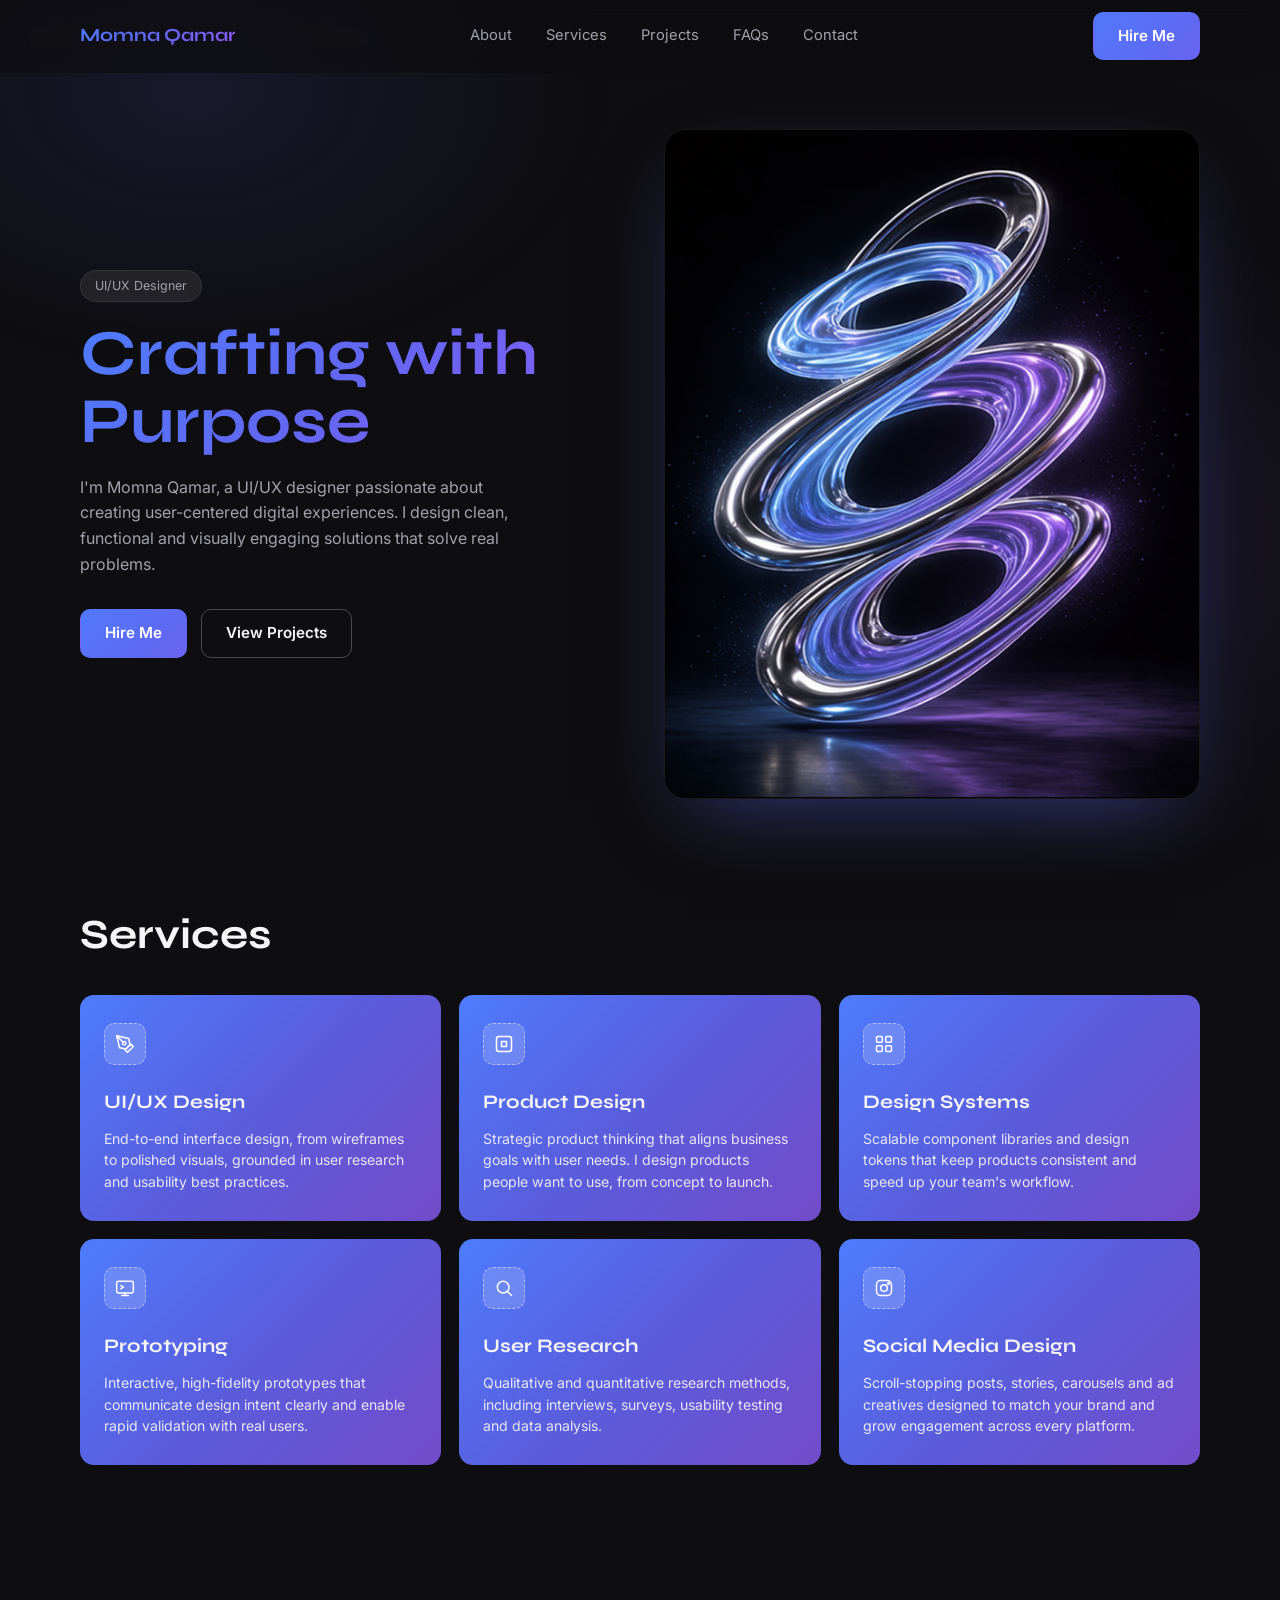
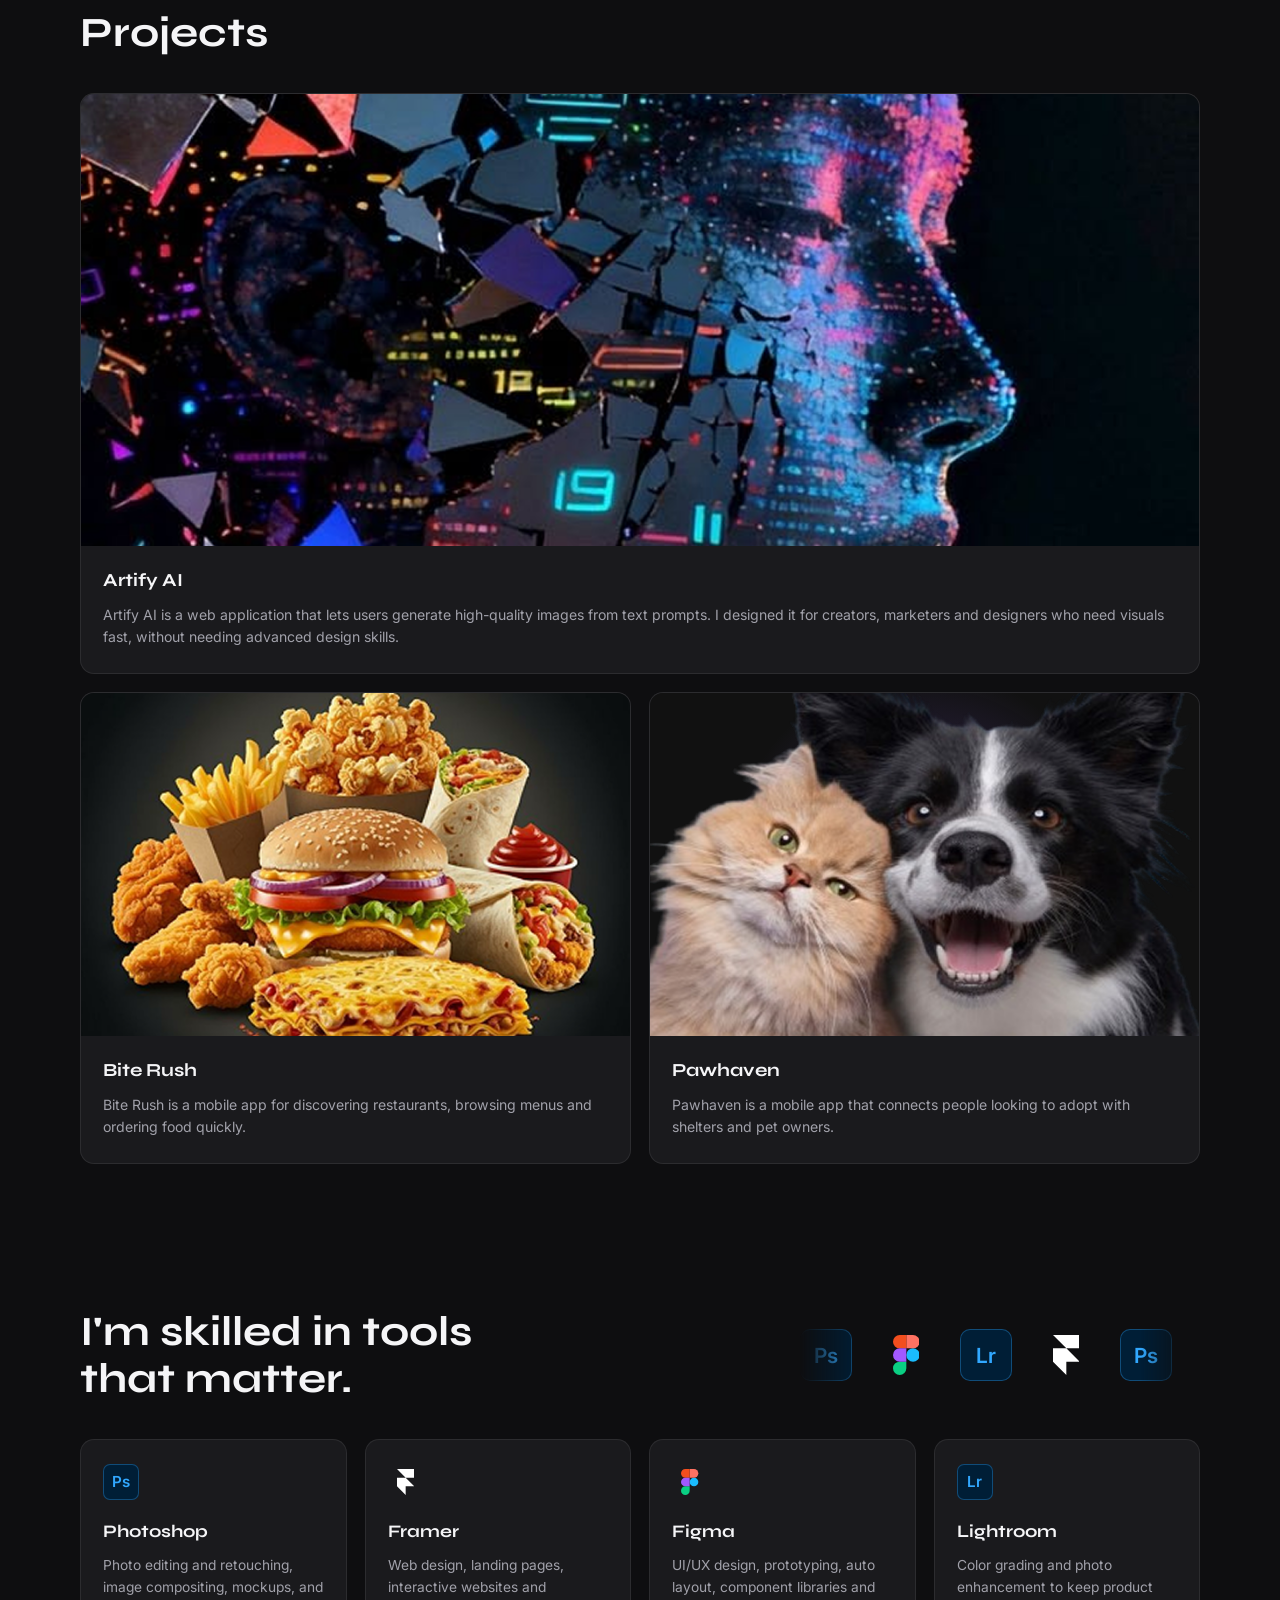
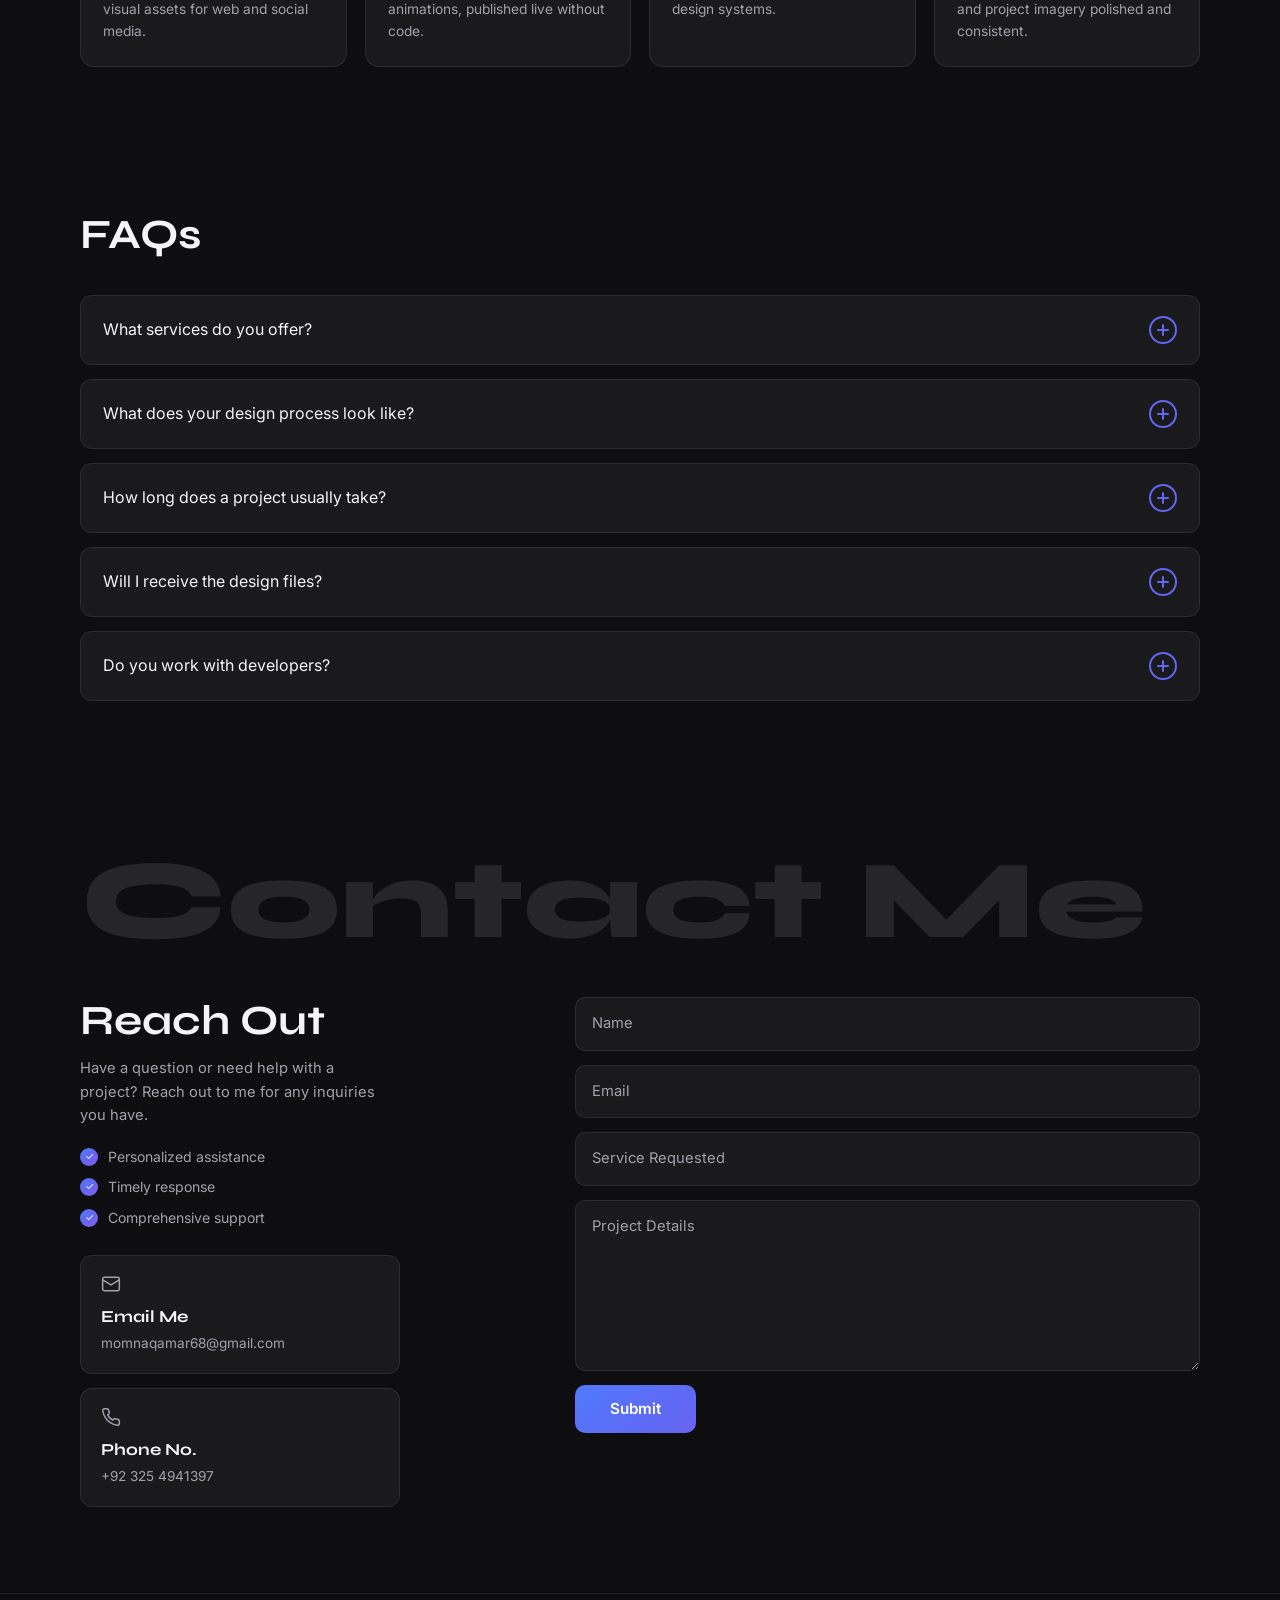
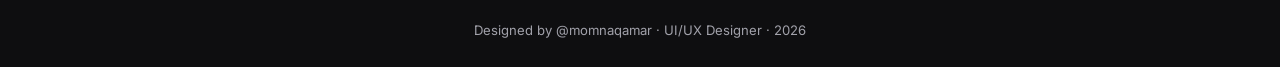
==== index.html @ 09ad4f68 "Add files via upload" ====
<!DOCTYPE html>
<html lang="en">
<head>
  <meta charset="UTF-8" />
  <meta name="viewport" content="width=device-width, initial-scale=1.0" />
  <title>Momna Qamar | UI/UX Designer</title>
  <meta name="description" content="Momna Qamar is a UI/UX designer creating user-centered web and mobile experiences, from AI tools to everyday apps." />
  <link rel="preconnect" href="https://fonts.googleapis.com" />
  <link rel="preconnect" href="https://fonts.gstatic.com" crossorigin />
  <link href="https://fonts.googleapis.com/css2?family=Syne:wght@600;700;800&family=Inter:wght@400;500;600&display=swap" rel="stylesheet" />
  <link rel="stylesheet" href="style.css" />
  <script>
    // If an image is missing, try other common file extensions before hiding it
    function tryNextImage(img) {
      var base = img.getAttribute("data-base");
      var exts = ["jpg", "png", "jpeg", "webp", "svg", "avif", "JPG", "PNG", "JPEG", "WEBP"];
      var i = parseInt(img.getAttribute("data-try") || "0", 10);
      if (i < exts.length) {
        img.setAttribute("data-try", i + 1);
        img.src = base + "." + exts[i];
      } else {
        img.style.display = "none";
      }
    }
  </script>
</head>
<body>
  <div class="bg-glow" aria-hidden="true"></div>

  <!-- ============ NAVBAR ============ -->
  <header class="nav" id="top">
    <div class="container nav__inner">
      <a href="#top" class="logo">Momna Qamar</a>

      <nav class="nav__links" id="navLinks" aria-label="Main navigation">
        <a href="#about">About</a>
        <a href="#services">Services</a>
        <a href="#projects">Projects</a>
        <a href="#faqs">FAQs</a>
        <a href="#contact">Contact</a>
        <a href="#contact" class="btn btn--primary nav__mobile-cta">Hire Me</a>
      </nav>

      <a href="#contact" class="btn btn--primary nav__cta">Hire Me</a>

      <button class="nav__toggle" id="navToggle" aria-label="Open menu" aria-expanded="false">
        <span></span><span></span><span></span>
      </button>
    </div>
  </header>

  <main>
    <!-- ============ HERO ============ -->
    <section class="hero container" id="about">
      <div class="hero__text reveal">
        <span class="pill">UI/UX Designer</span>
        <h1 class="hero__title gradient-text">Crafting with Purpose</h1>
        <p class="hero__desc">
          I'm Momna Qamar, a UI/UX designer passionate about creating user-centered
          digital experiences. I design clean, functional and visually engaging
          solutions that solve real problems.
        </p>
        <div class="hero__actions">
          <a href="#contact" class="btn btn--primary">Hire Me</a>
          <a href="#projects" class="btn btn--ghost">View Projects</a>
        </div>
      </div>

      <div class="hero__visual reveal">
        <img src="assets/hero.jpg" data-base="assets/hero" alt="Abstract 3D glass sculpture in blue and violet light" onerror="tryNextImage(this)" />
      </div>
    </section>

    <!-- ============ SERVICES ============ -->
    <section class="section container" id="services">
      <h2 class="section__title reveal">Services</h2>

      <div class="services-grid">
        <article class="service-card reveal">
          <div class="service-card__icon">
            <svg viewBox="0 0 24 24"><path d="M12 19l7-7 3 3-7 7-3-3z"/><path d="M18 13l-1.5-7.5L2 2l3.5 14.5L13 18l5-5z"/><path d="M2 2l7.586 7.586"/><circle cx="11" cy="11" r="2"/></svg>
          </div>
          <h3>UI/UX Design</h3>
          <p>End-to-end interface design, from wireframes to polished visuals, grounded in user research and usability best practices.</p>
        </article>

        <article class="service-card reveal">
          <div class="service-card__icon">
            <svg viewBox="0 0 24 24"><rect x="3" y="3" width="18" height="18" rx="3"/><path d="M9 9h6v6H9z"/></svg>
          </div>
          <h3>Product Design</h3>
          <p>Strategic product thinking that aligns business goals with user needs. I design products people want to use, from concept to launch.</p>
        </article>

        <article class="service-card reveal">
          <div class="service-card__icon">
            <svg viewBox="0 0 24 24"><rect x="3" y="3" width="7" height="7" rx="1.5"/><rect x="14" y="3" width="7" height="7" rx="1.5"/><rect x="3" y="14" width="7" height="7" rx="1.5"/><rect x="14" y="14" width="7" height="7" rx="1.5"/></svg>
          </div>
          <h3>Design Systems</h3>
          <p>Scalable component libraries and design tokens that keep products consistent and speed up your team's workflow.</p>
        </article>

        <article class="service-card reveal">
          <div class="service-card__icon">
            <svg viewBox="0 0 24 24"><rect x="2" y="4" width="20" height="14" rx="2"/><path d="M8 21h8M12 18v3"/><path d="M7 9l3 2-3 2"/></svg>
          </div>
          <h3>Prototyping</h3>
          <p>Interactive, high-fidelity prototypes that communicate design intent clearly and enable rapid validation with real users.</p>
        </article>

        <article class="service-card reveal">
          <div class="service-card__icon">
            <svg viewBox="0 0 24 24"><circle cx="11" cy="11" r="7"/><path d="M21 21l-4.35-4.35"/></svg>
          </div>
          <h3>User Research</h3>
          <p>Qualitative and quantitative research methods, including interviews, surveys, usability testing and data analysis.</p>
        </article>

        <article class="service-card reveal">
          <div class="service-card__icon">
            <svg viewBox="0 0 24 24"><rect x="3" y="3" width="18" height="18" rx="5"/><circle cx="12" cy="12" r="4"/><circle cx="17.5" cy="6.5" r="1"/></svg>
          </div>
          <h3>Social Media Design</h3>
          <p>Scroll-stopping posts, stories, carousels and ad creatives designed to match your brand and grow engagement across every platform.</p>
        </article>
      </div>
    </section>

    <!-- ============ PROJECTS ============ -->
    <section class="section container" id="projects">
      <h2 class="section__title reveal">Projects</h2>

      <div class="projects-grid">
        <a href="artify.html" class="project-card project-card--wide reveal" aria-label="Open the Artify AI case study">
          <div class="project-card__media media--artify">
            <img src="assets/artify.jpg" data-base="assets/artify" alt="Artify AI web app preview" onerror="tryNextImage(this)" />
            <span class="project-card__tag">Web App</span>
          </div>
          <div class="project-card__body">
            <h3>Artify AI <span class="arrow">&#8599;</span></h3>
            <p>Artify AI is a web application that lets users generate high-quality images from text prompts. I designed it for creators, marketers and designers who need visuals fast, without needing advanced design skills.</p>
          </div>
        </a>

        <article class="project-card reveal">
          <div class="project-card__media media--biterush">
            <img src="assets/biterush.jpg" data-base="assets/biterush" alt="Bite Rush food app preview" onerror="tryNextImage(this)" />
            <span class="project-card__tag">Mobile App</span>
          </div>
          <div class="project-card__body">
            <h3>Bite Rush <span class="arrow">&#8599;</span></h3>
            <p>Bite Rush is a mobile app for discovering restaurants, browsing menus and ordering food quickly.</p>
          </div>
        </article>

        <article class="project-card reveal">
          <div class="project-card__media media--pawhaven">
            <img src="assets/pawhaven.jpg" data-base="assets/pawhaven" alt="Pawhaven pet adoption app preview" onerror="tryNextImage(this)" />
            <span class="project-card__tag">Mobile App</span>
          </div>
          <div class="project-card__body">
            <h3>Pawhaven <span class="arrow">&#8599;</span></h3>
            <p>Pawhaven is a mobile app that connects people looking to adopt with shelters and pet owners.</p>
          </div>
        </article>
      </div>
    </section>

    <!-- ============ TOOLS ============ -->
    <section class="section container" id="tools">
      <div class="tools-head reveal">
        <h2 class="section__title">I'm skilled in tools<br />that matter.</h2>
        <div class="marquee" aria-label="Tools I use: Photoshop, Figma, Lightroom, Framer">
        <div class="marquee__track">
          <div class="marquee__group">
            <span class="tool-logo tool-logo--ps" title="Photoshop">Ps</span>
            <span class="tool-logo tool-logo--svg" title="Figma"><svg class="figma" viewBox="0 0 38 57"><path fill="#1abcfe" d="M19 28.5a9.5 9.5 0 1 1 19 0 9.5 9.5 0 0 1-19 0z"/><path fill="#0acf83" d="M0 47.5A9.5 9.5 0 0 1 9.5 38H19v9.5a9.5 9.5 0 1 1-19 0z"/><path fill="#ff7262" d="M19 0v19h9.5a9.5 9.5 0 1 0 0-19H19z"/><path fill="#f24e1e" d="M0 9.5A9.5 9.5 0 0 0 9.5 19H19V0H9.5A9.5 9.5 0 0 0 0 9.5z"/><path fill="#a259ff" d="M0 28.5A9.5 9.5 0 0 0 9.5 38H19V19H9.5A9.5 9.5 0 0 0 0 28.5z"/></svg></span>
            <span class="tool-logo tool-logo--lr" title="Lightroom">Lr</span>
            <span class="tool-logo tool-logo--svg" title="Framer"><svg class="framer" viewBox="0 0 24 36"><path fill="#fff" d="M0 0h24v12H12zM0 12h12l12 12H0zM0 24h12v12z"/></svg></span>
            <span class="tool-logo tool-logo--ps" aria-hidden="true" title="Photoshop">Ps</span>
            <span class="tool-logo tool-logo--svg" aria-hidden="true" title="Figma"><svg class="figma" viewBox="0 0 38 57"><path fill="#1abcfe" d="M19 28.5a9.5 9.5 0 1 1 19 0 9.5 9.5 0 0 1-19 0z"/><path fill="#0acf83" d="M0 47.5A9.5 9.5 0 0 1 9.5 38H19v9.5a9.5 9.5 0 1 1-19 0z"/><path fill="#ff7262" d="M19 0v19h9.5a9.5 9.5 0 1 0 0-19H19z"/><path fill="#f24e1e" d="M0 9.5A9.5 9.5 0 0 0 9.5 19H19V0H9.5A9.5 9.5 0 0 0 0 9.5z"/><path fill="#a259ff" d="M0 28.5A9.5 9.5 0 0 0 9.5 38H19V19H9.5A9.5 9.5 0 0 0 0 28.5z"/></svg></span>
            <span class="tool-logo tool-logo--lr" aria-hidden="true" title="Lightroom">Lr</span>
            <span class="tool-logo tool-logo--svg" aria-hidden="true" title="Framer"><svg class="framer" viewBox="0 0 24 36"><path fill="#fff" d="M0 0h24v12H12zM0 12h12l12 12H0zM0 24h12v12z"/></svg></span>
          </div>
          <div class="marquee__group" aria-hidden="true">
            <span class="tool-logo tool-logo--ps" title="Photoshop">Ps</span>
            <span class="tool-logo tool-logo--svg" title="Figma"><svg class="figma" viewBox="0 0 38 57"><path fill="#1abcfe" d="M19 28.5a9.5 9.5 0 1 1 19 0 9.5 9.5 0 0 1-19 0z"/><path fill="#0acf83" d="M0 47.5A9.5 9.5 0 0 1 9.5 38H19v9.5a9.5 9.5 0 1 1-19 0z"/><path fill="#ff7262" d="M19 0v19h9.5a9.5 9.5 0 1 0 0-19H19z"/><path fill="#f24e1e" d="M0 9.5A9.5 9.5 0 0 0 9.5 19H19V0H9.5A9.5 9.5 0 0 0 0 9.5z"/><path fill="#a259ff" d="M0 28.5A9.5 9.5 0 0 0 9.5 38H19V19H9.5A9.5 9.5 0 0 0 0 28.5z"/></svg></span>
            <span class="tool-logo tool-logo--lr" title="Lightroom">Lr</span>
            <span class="tool-logo tool-logo--svg" title="Framer"><svg class="framer" viewBox="0 0 24 36"><path fill="#fff" d="M0 0h24v12H12zM0 12h12l12 12H0zM0 24h12v12z"/></svg></span>
            <span class="tool-logo tool-logo--ps" aria-hidden="true" title="Photoshop">Ps</span>
            <span class="tool-logo tool-logo--svg" aria-hidden="true" title="Figma"><svg class="figma" viewBox="0 0 38 57"><path fill="#1abcfe" d="M19 28.5a9.5 9.5 0 1 1 19 0 9.5 9.5 0 0 1-19 0z"/><path fill="#0acf83" d="M0 47.5A9.5 9.5 0 0 1 9.5 38H19v9.5a9.5 9.5 0 1 1-19 0z"/><path fill="#ff7262" d="M19 0v19h9.5a9.5 9.5 0 1 0 0-19H19z"/><path fill="#f24e1e" d="M0 9.5A9.5 9.5 0 0 0 9.5 19H19V0H9.5A9.5 9.5 0 0 0 0 9.5z"/><path fill="#a259ff" d="M0 28.5A9.5 9.5 0 0 0 9.5 38H19V19H9.5A9.5 9.5 0 0 0 0 28.5z"/></svg></span>
            <span class="tool-logo tool-logo--lr" aria-hidden="true" title="Lightroom">Lr</span>
            <span class="tool-logo tool-logo--svg" aria-hidden="true" title="Framer"><svg class="framer" viewBox="0 0 24 36"><path fill="#fff" d="M0 0h24v12H12zM0 12h12l12 12H0zM0 24h12v12z"/></svg></span>
          </div>
        </div>
      </div>
      </div>

      <div class="tools-grid">
        <article class="tool-card reveal">
          <span class="tool-logo tool-logo--ps tool-logo--sm">Ps</span>
          <h3>Photoshop</h3>
          <p>Photo editing and retouching, image compositing, mockups, and visual assets for web and social media.</p>
        </article>

        <article class="tool-card reveal">
          <span class="tool-logo tool-logo--svg tool-logo--sm"><svg class="framer" viewBox="0 0 24 36"><path fill="#fff" d="M0 0h24v12H12zM0 12h12l12 12H0zM0 24h12v12z"/></svg></span>
          <h3>Framer</h3>
          <p>Web design, landing pages, interactive websites and animations, published live without code.</p>
        </article>

        <article class="tool-card reveal">
          <span class="tool-logo tool-logo--svg tool-logo--sm"><svg class="figma" viewBox="0 0 38 57"><path fill="#1abcfe" d="M19 28.5a9.5 9.5 0 1 1 19 0 9.5 9.5 0 0 1-19 0z"/><path fill="#0acf83" d="M0 47.5A9.5 9.5 0 0 1 9.5 38H19v9.5a9.5 9.5 0 1 1-19 0z"/><path fill="#ff7262" d="M19 0v19h9.5a9.5 9.5 0 1 0 0-19H19z"/><path fill="#f24e1e" d="M0 9.5A9.5 9.5 0 0 0 9.5 19H19V0H9.5A9.5 9.5 0 0 0 0 9.5z"/><path fill="#a259ff" d="M0 28.5A9.5 9.5 0 0 0 9.5 38H19V19H9.5A9.5 9.5 0 0 0 0 28.5z"/></svg></span>
          <h3>Figma</h3>
          <p>UI/UX design, prototyping, auto layout, component libraries and design systems.</p>
        </article>

        <article class="tool-card reveal">
          <span class="tool-logo tool-logo--lr tool-logo--sm">Lr</span>
          <h3>Lightroom</h3>
          <p>Color grading and photo enhancement to keep product and project imagery polished and consistent.</p>
        </article>
      </div>
    </section>

    <!-- ============ FAQS ============ -->
    <section class="section container" id="faqs">
      <h2 class="section__title reveal">FAQs</h2>

      <div class="faq-list">
        <div class="faq reveal">
          <button class="faq__q" aria-expanded="false">
            <span>What services do you offer?</span>
            <span class="faq__icon" aria-hidden="true"></span>
          </button>
          <div class="faq__a"><p>I offer UI/UX design, product design, design systems, prototyping, user research and social media design for web and mobile products.</p></div>
        </div>

        <div class="faq reveal">
          <button class="faq__q" aria-expanded="false">
            <span>What does your design process look like?</span>
            <span class="faq__icon" aria-hidden="true"></span>
          </button>
          <div class="faq__a"><p>I start with research to understand your users and goals, then move through wireframes, visual design and interactive prototypes, testing and refining at each step.</p></div>
        </div>

        <div class="faq reveal">
          <button class="faq__q" aria-expanded="false">
            <span>How long does a project usually take?</span>
            <span class="faq__icon" aria-hidden="true"></span>
          </button>
          <div class="faq__a"><p>It depends on the scope. A landing page can take about a week, while a full mobile app design usually takes several weeks. I'll share a clear timeline before we start.</p></div>
        </div>

        <div class="faq reveal">
          <button class="faq__q" aria-expanded="false">
            <span>Will I receive the design files?</span>
            <span class="faq__icon" aria-hidden="true"></span>
          </button>
          <div class="faq__a"><p>Yes. You'll get organized Figma files with components and styles, plus developer-ready specs and exported assets.</p></div>
        </div>

        <div class="faq reveal">
          <button class="faq__q" aria-expanded="false">
            <span>Do you work with developers?</span>
            <span class="faq__icon" aria-hidden="true"></span>
          </button>
          <div class="faq__a"><p>Absolutely. I prepare clean handoff files and stay available during development to answer questions and review the build.</p></div>
        </div>
      </div>
    </section>

    <!-- ============ CONTACT ============ -->
    <section class="section container contact" id="contact">
      <p class="contact__big reveal" aria-hidden="true">Contact Me</p>

      <div class="contact__grid">
        <div class="contact__info reveal">
          <h2 class="section__title">Reach Out</h2>
          <p class="contact__lead">Have a question or need help with a project? Reach out to me for any inquiries you have.</p>
          <ul class="contact__perks">
            <li>Personalized assistance</li>
            <li>Timely response</li>
            <li>Comprehensive support</li>
          </ul>

          <a class="info-card" href="mailto:momnaqamar68@gmail.com">
            <svg viewBox="0 0 24 24"><rect x="2" y="4" width="20" height="16" rx="2"/><path d="M22 7l-10 6L2 7"/></svg>
            <strong>Email Me</strong>
            <span>momnaqamar68@gmail.com</span>
          </a>

          <a class="info-card" href="tel:+92 325 4941397">
            <svg viewBox="0 0 24 24"><path d="M22 16.9v3a2 2 0 0 1-2.2 2 19.8 19.8 0 0 1-8.6-3.1 19.5 19.5 0 0 1-6-6A19.8 19.8 0 0 1 2.1 4.2 2 2 0 0 1 4.1 2h3a2 2 0 0 1 2 1.7c.1.9.4 1.8.7 2.7a2 2 0 0 1-.5 2.1L8 9.8a16 16 0 0 0 6 6l1.3-1.3a2 2 0 0 1 2.1-.4c.9.3 1.8.6 2.7.7a2 2 0 0 1 1.7 2z"/></svg>
            <strong>Phone No.</strong>
            <span>+92 325 4941397</span>
          </a>
        </div>

        <form class="contact__form reveal" id="contactForm" novalidate>
          <input type="text" name="name" placeholder="Name" required />
          <input type="email" name="email" placeholder="Email" required />
          <select name="service" required>
            <option value="" disabled selected>Service Requested</option>
            <option>UI/UX Design</option>
            <option>Product Design</option>
            <option>Design Systems</option>
            <option>Prototyping</option>
            <option>User Research</option>
            <option>Social Media Design</option>
          </select>
          <textarea name="message" rows="6" placeholder="Project Details" required></textarea>
          <!-- hidden field to catch spam bots -->
          <input type="text" name="company" class="honeypot" tabindex="-1" autocomplete="off" />
          <button type="submit" class="btn btn--primary">Submit</button>
          <p class="form-status" id="formStatus" role="status"></p>
        </form>
      </div>
    </section>
  </main>

  <footer class="footer">
    <div class="container">Designed by @momnaqamar · UI/UX Designer · <span id="year"></span></div>
  </footer>

  <script src="script.js"></script>
</body>
</html>
---- style.css ----
/* =========================================================
   Momna Qamar — Portfolio
   Colors: Electric Blue #4D7CFE → Indigo #6366F1 → Violet #8B5CF6
   ========================================================= */

:root {
  --blue: #4d7cfe;
  --indigo: #6366f1;
  --violet: #8b5cf6;
  --gradient: linear-gradient(135deg, var(--blue) 0%, var(--indigo) 50%, var(--violet) 100%);

  --bg: #0e0e10;
  --surface: #1a1a1d;
  --surface-2: #232327;
  --border: rgba(255, 255, 255, 0.08);
  --text: #f5f5f7;
  --muted: #a1a1aa;

  --radius: 14px;
  --ease: cubic-bezier(0.22, 1, 0.36, 1);
  --font-head: "Syne", sans-serif;
  --font-body: "Inter", sans-serif;
}

*,
*::before,
*::after { box-sizing: border-box; margin: 0; padding: 0; }

html { scroll-behavior: smooth; }

body {
  font-family: var(--font-body);
  background: var(--bg);
  color: var(--text);
  line-height: 1.6;
  overflow-x: hidden;
}

img { max-width: 100%; display: block; }
a { color: inherit; text-decoration: none; }
button, input, select, textarea { font: inherit; color: inherit; }

.container { width: min(1120px, 100% - 40px); margin-inline: auto; }

/* soft background glow */
.bg-glow {
  position: fixed; inset: 0; z-index: -1; pointer-events: none;
  background:
    radial-gradient(600px 400px at 15% 10%, rgba(99, 102, 241, 0.12), transparent 70%),
    radial-gradient(500px 500px at 90% 60%, rgba(139, 92, 246, 0.08), transparent 70%);
}

.gradient-text {
  background: var(--gradient);
  -webkit-background-clip: text;
  background-clip: text;
  color: transparent;
}

/* ================= BUTTONS ================= */
.btn {
  position: relative;
  display: inline-flex; align-items: center; justify-content: center;
  padding: 11px 24px;
  border-radius: 10px;
  font-weight: 600; font-size: 0.95rem;
  border: 1px solid transparent;
  cursor: pointer;
  overflow: hidden;
  isolation: isolate;
  transition: transform 0.3s var(--ease), box-shadow 0.3s var(--ease), border-color 0.3s, color 0.3s;
}

.btn--primary {
  background: var(--gradient);
  background-size: 200% 200%;
  background-position: 0% 50%;
  color: #fff;
  transition: transform 0.3s var(--ease), box-shadow 0.3s var(--ease), background-position 0.5s var(--ease);
}
/* light sweep across the button */
.btn--primary::after {
  content: "";
  position: absolute; inset: 0; z-index: -1;
  background: linear-gradient(120deg, transparent 30%, rgba(255, 255, 255, 0.35) 50%, transparent 70%);
  transform: translateX(-120%);
  transition: transform 0.6s var(--ease);
}
.btn--primary:hover {
  transform: translateY(-3px);
  background-position: 100% 50%;
  box-shadow: 0 10px 30px -8px rgba(99, 102, 241, 0.7);
}
.btn--primary:hover::after { transform: translateX(120%); }

.btn--ghost {
  background: transparent;
  border-color: rgba(255, 255, 255, 0.25);
  color: var(--text);
}
.btn--ghost::before {
  content: "";
  position: absolute; inset: 0; z-index: -1;
  background: var(--gradient);
  opacity: 0;
  transition: opacity 0.35s var(--ease);
}
.btn--ghost:hover {
  transform: translateY(-3px);
  border-color: transparent;
  box-shadow: 0 10px 30px -10px rgba(139, 92, 246, 0.7);
}
.btn--ghost:hover::before { opacity: 1; }

.btn:active { transform: translateY(0) scale(0.97); }
.btn:focus-visible, a:focus-visible, button:focus-visible {
  outline: 2px solid var(--violet); outline-offset: 3px;
}

/* ================= NAVBAR ================= */
.nav {
  position: sticky; top: 0; z-index: 50;
  backdrop-filter: blur(14px);
  background: rgba(14, 14, 16, 0.7);
  border-bottom: 1px solid transparent;
  transition: border-color 0.3s, background 0.3s;
}
.nav.scrolled { border-color: var(--border); background: rgba(14, 14, 16, 0.9); }

.nav__inner { display: flex; align-items: center; justify-content: space-between; height: 72px; gap: 24px; }

.logo {
  font-family: var(--font-head); font-weight: 700; font-size: 1.15rem;
  background: var(--gradient); -webkit-background-clip: text; background-clip: text; color: transparent;
}

.nav__links { display: flex; gap: 34px; }
.nav__links a {
  position: relative; font-size: 0.92rem; color: var(--muted);
  transition: color 0.3s;
}
.nav__links a:not(.btn)::after {
  content: ""; position: absolute; left: 0; bottom: -6px;
  width: 100%; height: 2px; border-radius: 2px;
  background: var(--gradient);
  transform: scaleX(0); transform-origin: right;
  transition: transform 0.35s var(--ease);
}
.nav__links a:not(.btn):hover { color: var(--text); }
.nav__links a:not(.btn):hover::after { transform: scaleX(1); transform-origin: left; }
.nav__mobile-cta { display: none; }

.nav__toggle { display: none; background: none; border: 0; cursor: pointer; width: 32px; height: 32px; position: relative; }
.nav__toggle span {
  position: absolute; left: 4px; right: 4px; height: 2px; background: var(--text); border-radius: 2px;
  transition: transform 0.3s var(--ease), opacity 0.3s;
}
.nav__toggle span:nth-child(1) { top: 9px; }
.nav__toggle span:nth-child(2) { top: 15px; }
.nav__toggle span:nth-child(3) { top: 21px; }
.nav__toggle.open span:nth-child(1) { transform: translateY(6px) rotate(45deg); }
.nav__toggle.open span:nth-child(2) { opacity: 0; }
.nav__toggle.open span:nth-child(3) { transform: translateY(-6px) rotate(-45deg); }

/* ================= HERO ================= */
.hero {
  display: grid; grid-template-columns: 1fr 1fr; align-items: center; gap: 48px;
  padding-block: 56px 40px;
}
.pill {
  display: inline-block; padding: 5px 14px; border-radius: 999px;
  font-size: 0.78rem; color: var(--muted);
  background: var(--surface-2); border: 1px solid var(--border);
}
.hero__title {
  font-family: var(--font-head); font-weight: 700;
  font-size: clamp(2.6rem, 5.5vw, 4rem); line-height: 1.05;
  margin: 18px 0 20px;
}
.hero__desc { color: var(--muted); max-width: 46ch; margin-bottom: 32px; }
.hero__actions { display: flex; gap: 14px; flex-wrap: wrap; }

.hero__visual {
  aspect-ratio: 4 / 5;
  border-radius: 22px; overflow: hidden;
  background: radial-gradient(circle at 50% 45%, rgba(99, 102, 241, 0.45), transparent 60%), #050507;
  border: 1px solid var(--border);
  box-shadow: 0 30px 80px -30px rgba(99, 102, 241, 0.5);
}
.hero__visual img { width: 100%; height: 100%; object-fit: cover; transition: transform 1.2s var(--ease); }
.hero__visual:hover img { transform: scale(1.04); }

/* ================= SECTIONS ================= */
.section { padding-block: 72px; }
.section__title {
  font-family: var(--font-head); font-weight: 700;
  font-size: clamp(1.9rem, 3.5vw, 2.6rem); line-height: 1.15;
  margin-bottom: 36px;
}

/* ================= SERVICE CARDS ================= */
.services-grid { display: grid; grid-template-columns: repeat(3, 1fr); gap: 18px; }

.service-card {
  position: relative; overflow: hidden; isolation: isolate;
  padding: 28px 24px;
  border-radius: var(--radius);
  background: var(--gradient);
  min-height: 210px;
  transition: transform 0.45s var(--ease), box-shadow 0.45s var(--ease);
}
/* darker layer that fades on hover */
.service-card::before {
  content: ""; position: absolute; inset: 0; z-index: -1;
  background: linear-gradient(135deg, rgba(0, 0, 0, 0) 0%, rgba(0, 0, 0, 0.18) 100%);
  transition: opacity 0.45s var(--ease);
}
/* shine sweep */
.service-card::after {
  content: ""; position: absolute; top: 0; left: -75%; z-index: -1;
  width: 50%; height: 100%;
  background: linear-gradient(100deg, transparent, rgba(255, 255, 255, 0.28), transparent);
  transform: skewX(-20deg);
  transition: left 0.8s var(--ease);
}
.service-card:hover {
  transform: translateY(-8px);
  box-shadow: 0 22px 45px -15px rgba(99, 102, 241, 0.75);
}
.service-card:hover::before { opacity: 0; }
.service-card:hover::after { left: 130%; }

.service-card__icon {
  width: 42px; height: 42px; border-radius: 10px;
  display: grid; place-items: center;
  background: rgba(255, 255, 255, 0.16);
  border: 1px dashed rgba(255, 255, 255, 0.45);
  margin-bottom: 22px;
  transition: transform 0.45s var(--ease), background 0.45s;
}
.service-card__icon svg { width: 20px; height: 20px; fill: none; stroke: #fff; stroke-width: 1.8; stroke-linecap: round; stroke-linejoin: round; }
.service-card:hover .service-card__icon { transform: rotate(-8deg) scale(1.12); background: rgba(255, 255, 255, 0.26); }

.service-card h3 { font-family: var(--font-head); font-size: 1.2rem; margin-bottom: 10px; }
.service-card p { font-size: 0.88rem; color: rgba(255, 255, 255, 0.85); line-height: 1.55; }

/* ================= PROJECT CARDS ================= */
.projects-grid { display: grid; grid-template-columns: 1fr 1fr; gap: 18px; }
.project-card--wide { grid-column: 1 / -1; }

.project-card {
  border-radius: var(--radius); overflow: hidden;
  background: var(--surface);
  border: 1px solid var(--border);
  transition: transform 0.45s var(--ease), border-color 0.45s, box-shadow 0.45s var(--ease);
  cursor: pointer;
}
.project-card:hover {
  transform: translateY(-6px);
  border-color: rgba(139, 92, 246, 0.55);
  box-shadow: 0 24px 50px -20px rgba(99, 102, 241, 0.6);
}

.project-card__media { position: relative; aspect-ratio: 16 / 10; overflow: hidden; }
.project-card--wide .project-card__media { aspect-ratio: 21 / 8.5; }
.project-card__media img { width: 100%; height: 100%; object-fit: cover; transition: transform 0.9s var(--ease), filter 0.6s; }
.project-card:hover .project-card__media img { transform: scale(1.08); filter: brightness(1.08); }
/* color veil on hover */
.project-card__media::after {
  content: ""; position: absolute; inset: 0;
  background: linear-gradient(180deg, transparent 50%, rgba(99, 102, 241, 0.35));
  opacity: 0; transition: opacity 0.5s var(--ease);
}
.project-card:hover .project-card__media::after { opacity: 1; }

/* fallbacks while images are missing */
.media--artify { background: radial-gradient(circle at 70% 40%, #4d7cfe55, transparent 60%), #0b0b12; }
.media--biterush { background: radial-gradient(circle at 50% 50%, #f9731655, transparent 60%), #120c08; }
.media--pawhaven { background: radial-gradient(circle at 50% 50%, #8b5cf655, transparent 60%), #111; }

.project-card__tag {
  position: absolute; top: 14px; left: 14px; z-index: 1;
  padding: 4px 12px; border-radius: 999px; font-size: 0.75rem;
  background: rgba(14, 14, 16, 0.7); backdrop-filter: blur(8px);
  border: 1px solid var(--border);
  transform: translateY(-8px); opacity: 0;
  transition: transform 0.4s var(--ease), opacity 0.4s;
}
.project-card:hover .project-card__tag { transform: translateY(0); opacity: 1; }

.project-card__body { padding: 20px 22px 24px; }
.project-card__body h3 { font-family: var(--font-head); font-size: 1.15rem; margin-bottom: 8px; display: flex; align-items: center; gap: 8px; }
.project-card__body p { font-size: 0.88rem; color: var(--muted); }
.arrow { display: inline-block; opacity: 0; transform: translate(-6px, 6px); transition: transform 0.4s var(--ease), opacity 0.4s; color: var(--violet); }
.project-card:hover .arrow { opacity: 1; transform: translate(0, 0); }

/* ================= TOOLS ================= */
.tools-head { display: flex; justify-content: space-between; align-items: center; gap: 24px; flex-wrap: wrap; margin-bottom: 36px; }
.tools-head .section__title { margin-bottom: 0; }
/* auto-scrolling tool logos */
.marquee {
  flex: 1 1 280px; max-width: 400px;
  overflow: hidden;
  /* fade the logos in and out at both edges */
  -webkit-mask-image: linear-gradient(90deg, transparent, #000 15%, #000 85%, transparent);
  mask-image: linear-gradient(90deg, transparent, #000 15%, #000 85%, transparent);
}
.marquee__track {
  display: flex; width: max-content;
  animation: marquee-scroll 14s linear infinite;
}
.marquee:hover .marquee__track { animation-play-state: paused; }
.marquee__group { display: flex; align-items: center; gap: 28px; padding-right: 28px; padding-block: 10px; }
.marquee .tool-logo { flex-shrink: 0; }
.marquee .tool-logo:hover { transform: translateY(-6px) rotate(-6deg); }
@keyframes marquee-scroll {
  from { transform: translateX(0); }
  to { transform: translateX(-50%); }
}
.tool-logo--ps { background: #001e36; color: #31a8ff; border: 1.5px solid #31a8ff55; }
.tool-logo--lr { background: #001e36; color: #31a8ff; border: 1.5px solid #31a8ff55; }
.tool-logo {
  width: 52px; height: 52px; border-radius: 10px;
  display: grid; place-items: center;
  font-family: var(--font-body); font-weight: 600; font-size: 1.3rem;
  transition: transform 0.4s var(--ease);
}
.tool-logo--svg svg { height: 40px; width: auto; }
.tool-logo--sm { width: 36px; height: 36px; font-size: 0.95rem; border-radius: 7px; }
.tool-logo--sm svg { height: 26px; }

.tools-grid { display: grid; grid-template-columns: repeat(4, 1fr); gap: 18px; }

.tool-card {
  position: relative;
  padding: 24px 22px;
  border-radius: var(--radius);
  background: var(--surface);
  border: 1px solid var(--border);
  transition: transform 0.45s var(--ease), box-shadow 0.45s var(--ease), background 0.45s;
}
/* gradient border that fades in on hover */
.tool-card::before {
  content: ""; position: absolute; inset: 0; border-radius: inherit; padding: 1px;
  background: var(--gradient);
  -webkit-mask: linear-gradient(#000 0 0) content-box, linear-gradient(#000 0 0);
  -webkit-mask-composite: xor; mask-composite: exclude;
  opacity: 0; transition: opacity 0.45s var(--ease);
}
.tool-card:hover {
  transform: translateY(-6px);
  background: var(--surface-2);
  box-shadow: 0 20px 40px -18px rgba(99, 102, 241, 0.55);
}
.tool-card:hover::before { opacity: 1; }
.tool-card .tool-logo { margin-bottom: 18px; }
.tool-card:hover .tool-logo { transform: scale(1.12) rotate(-6deg); }
.tool-card h3 { font-family: var(--font-head); font-size: 1.1rem; margin-bottom: 8px; }
.tool-card p { font-size: 0.86rem; color: var(--muted); }

/* ================= FAQ ================= */
.faq-list { display: flex; flex-direction: column; gap: 14px; }
.faq {
  border-radius: 12px; background: var(--surface);
  border: 1px solid var(--border);
  transition: border-color 0.3s, background 0.3s;
}
.faq:hover, .faq.open { border-color: rgba(99, 102, 241, 0.45); background: var(--surface-2); }

.faq__q {
  width: 100%; display: flex; justify-content: space-between; align-items: center; gap: 16px;
  padding: 20px 22px; background: none; border: 0; cursor: pointer; text-align: left; font-size: 1rem;
}
.faq__icon {
  position: relative; flex-shrink: 0;
  width: 28px; height: 28px; border-radius: 50%;
  border: 2px solid var(--indigo);
  transition: transform 0.4s var(--ease), background 0.3s;
}
.faq__icon::before, .faq__icon::after {
  content: ""; position: absolute; top: 50%; left: 50%;
  width: 12px; height: 2px; background: var(--indigo); border-radius: 2px;
  transform: translate(-50%, -50%);
  transition: background 0.3s;
}
.faq__icon::after { transform: translate(-50%, -50%) rotate(90deg); }
.faq__q:hover .faq__icon { background: var(--indigo); }
.faq__q:hover .faq__icon::before, .faq__q:hover .faq__icon::after { background: #fff; }
.faq.open .faq__icon { transform: rotate(45deg); }

.faq__a { display: grid; grid-template-rows: 0fr; transition: grid-template-rows 0.4s var(--ease); }
.faq__a p { overflow: hidden; padding: 0 22px; color: var(--muted); font-size: 0.93rem; }
.faq.open .faq__a { grid-template-rows: 1fr; }
.faq.open .faq__a p { padding-bottom: 20px; }

/* ================= CONTACT ================= */
.contact__big {
  font-family: var(--font-head); font-weight: 800;
  font-size: clamp(3rem, 10vw, 7rem); line-height: 1;
  color: rgba(255, 255, 255, 0.1);
  margin-bottom: 40px; white-space: nowrap;
}
.contact__grid { display: grid; grid-template-columns: 1fr 1.4fr; gap: 48px; }
.contact__info .section__title { margin-bottom: 12px; }
.contact__lead { color: var(--muted); font-size: 0.92rem; margin-bottom: 18px; max-width: 34ch; }
.contact__perks { list-style: none; display: grid; gap: 8px; margin-bottom: 26px; font-size: 0.88rem; color: var(--muted); }
.contact__perks li { display: flex; align-items: center; gap: 10px; }
.contact__perks li::before {
  content: "✓"; display: grid; place-items: center;
  width: 18px; height: 18px; border-radius: 50%;
  background: var(--gradient); color: #fff; font-size: 0.65rem;
}

.info-card {
  display: grid; gap: 2px;
  padding: 18px 20px; margin-bottom: 14px; max-width: 320px;
  border-radius: 12px; background: var(--surface); border: 1px solid var(--border);
  transition: transform 0.4s var(--ease), border-color 0.4s;
}
.info-card svg { width: 20px; height: 20px; fill: none; stroke: var(--muted); stroke-width: 1.8; margin-bottom: 8px; transition: stroke 0.3s; }
.info-card strong { font-family: var(--font-head); font-size: 1.05rem; }
.info-card span { font-size: 0.85rem; color: var(--muted); }
.info-card:hover { transform: translateX(6px); border-color: rgba(99, 102, 241, 0.5); }
.info-card:hover svg { stroke: var(--violet); }

.contact__form { display: grid; gap: 14px; align-content: start; }
.contact__form input, .contact__form select, .contact__form textarea {
  width: 100%; padding: 14px 16px;
  border-radius: 10px; border: 1px solid var(--border);
  background: var(--surface); font-size: 0.92rem;
  transition: border-color 0.3s, box-shadow 0.3s;
}
.contact__form select { color: var(--muted); appearance: none; cursor: pointer; }
.contact__form select:valid { color: var(--text); }
.contact__form textarea { resize: vertical; }
.contact__form ::placeholder { color: var(--muted); }
.contact__form input:focus, .contact__form select:focus, .contact__form textarea:focus {
  outline: none; border-color: var(--indigo); box-shadow: 0 0 0 3px rgba(99, 102, 241, 0.2);
}
.contact__form .invalid { border-color: #f87171; }
.contact__form .btn { justify-self: start; padding-inline: 34px; }
.honeypot { position: absolute; left: -9999px; }
.form-status { font-size: 0.88rem; min-height: 1.2em; }
.form-status.success { color: #4ade80; }
.form-status.error { color: #f87171; }

/* ================= FOOTER ================= */
.footer { border-top: 1px solid var(--border); padding: 26px 0; text-align: center; font-size: 0.82rem; color: var(--muted); }

/* ================= SCROLL REVEAL ================= */
.reveal { opacity: 0; transform: translateY(24px); transition: opacity 0.8s var(--ease), transform 0.8s var(--ease); }
.reveal.visible { opacity: 1; transform: none; }

/* ================= RESPONSIVE ================= */
@media (max-width: 960px) {
  .services-grid { grid-template-columns: repeat(2, 1fr); }
  .tools-grid { grid-template-columns: repeat(2, 1fr); }
}

@media (max-width: 760px) {
  .nav__cta { display: none; }
  .nav__toggle { display: block; }
  .nav__links {
    position: absolute; top: 72px; left: 0; right: 0;
    flex-direction: column; gap: 0; padding: 12px 20px 20px;
    background: rgba(14, 14, 16, 0.97); border-bottom: 1px solid var(--border);
    transform: translateY(-10px); opacity: 0; pointer-events: none;
    transition: opacity 0.3s, transform 0.3s var(--ease);
  }
  .nav__links.open { opacity: 1; transform: none; pointer-events: auto; }
  .nav__links a:not(.btn) { padding: 12px 0; }
  .nav__mobile-cta { display: inline-flex; margin-top: 10px; }

  .hero { grid-template-columns: 1fr; padding-top: 32px; }
  .hero__visual { aspect-ratio: 1 / 1; }
  .section { padding-block: 56px; }
  .services-grid, .projects-grid, .tools-grid, .contact__grid { grid-template-columns: 1fr; }
  .project-card--wide .project-card__media { aspect-ratio: 16 / 10; }
  .contact__big { white-space: normal; }
  .marquee { flex-basis: 100%; max-width: 100%; }
  /* show hover-only details on touch screens */
  .project-card__tag, .arrow { opacity: 1; transform: none; }
}

@media (prefers-reduced-motion: reduce) {
  *, *::before, *::after { transition: none !important; animation: none !important; }
  .reveal { opacity: 1; transform: none; }
  html { scroll-behavior: auto; }
  .marquee { -webkit-mask-image: none; mask-image: none; }
  .marquee__group[aria-hidden="true"] { display: none; }
}

/* project card used as a link */
a.project-card { display: block; color: inherit; }
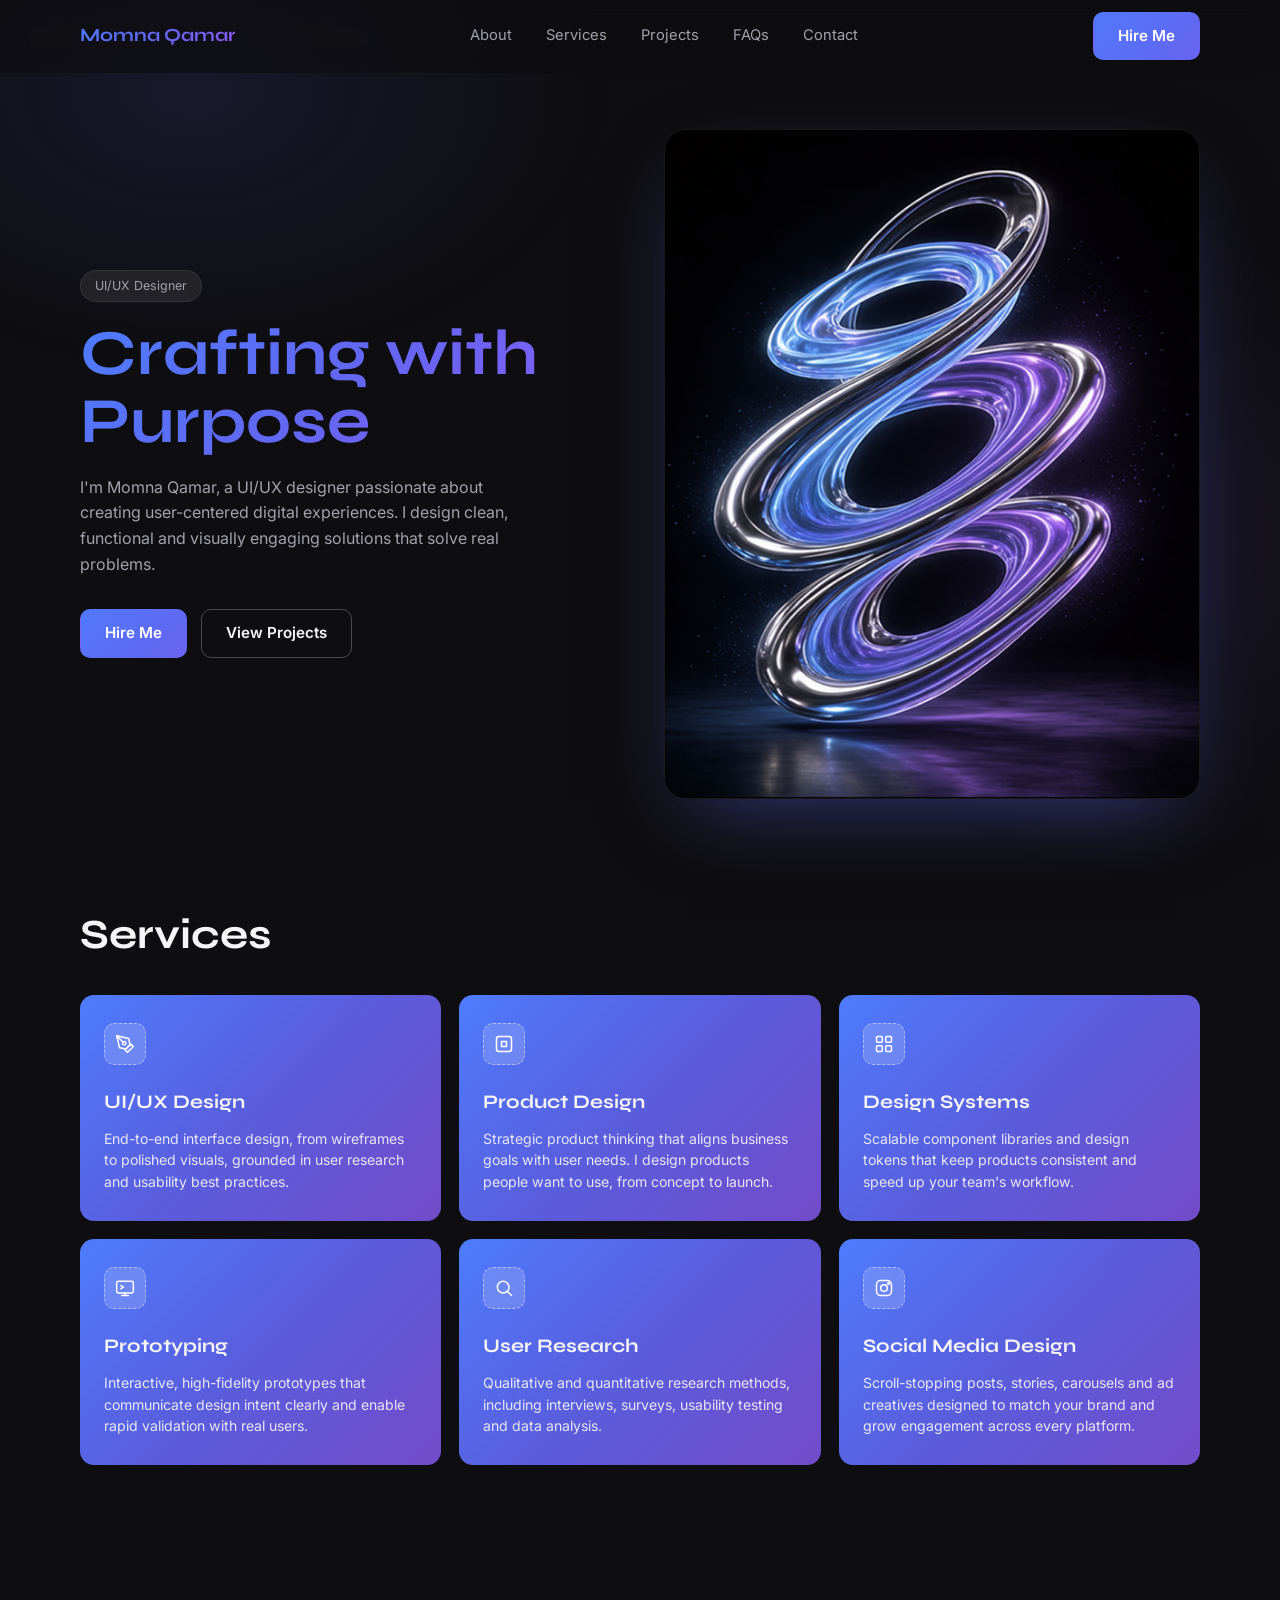
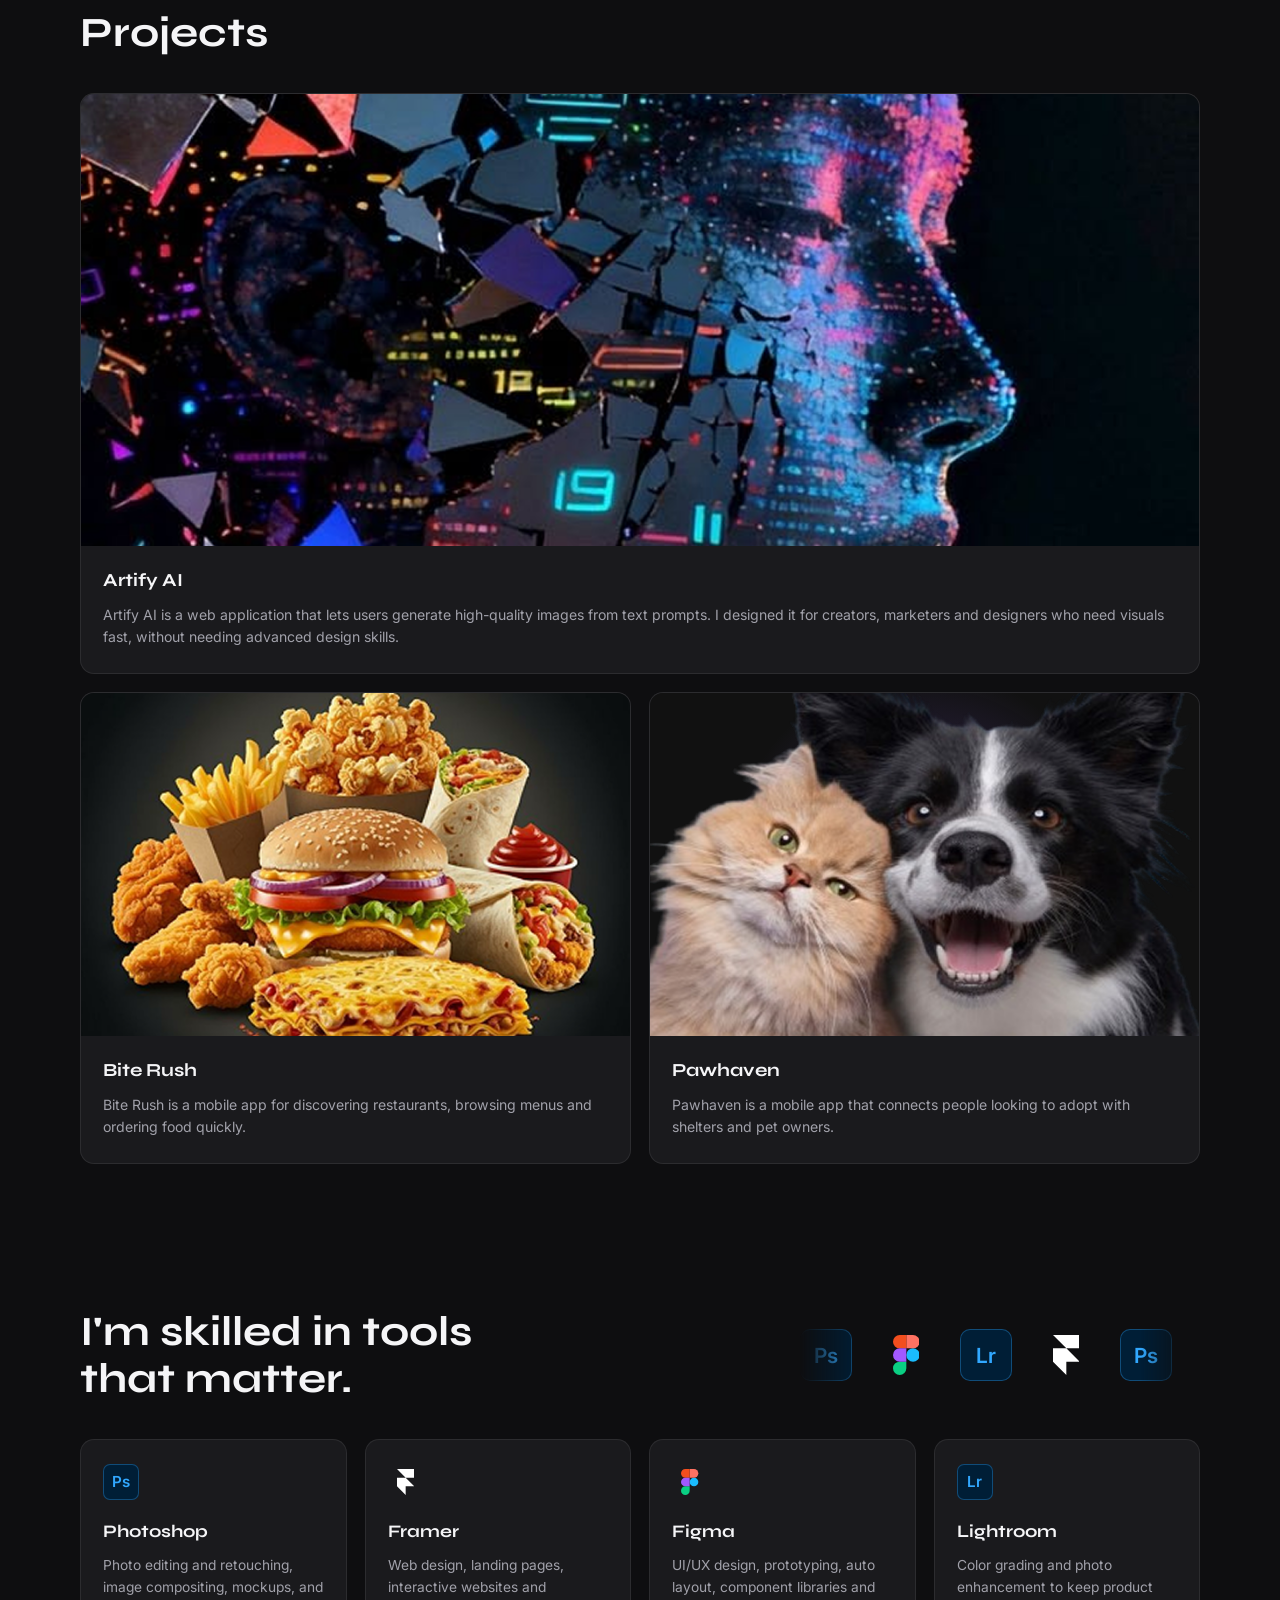
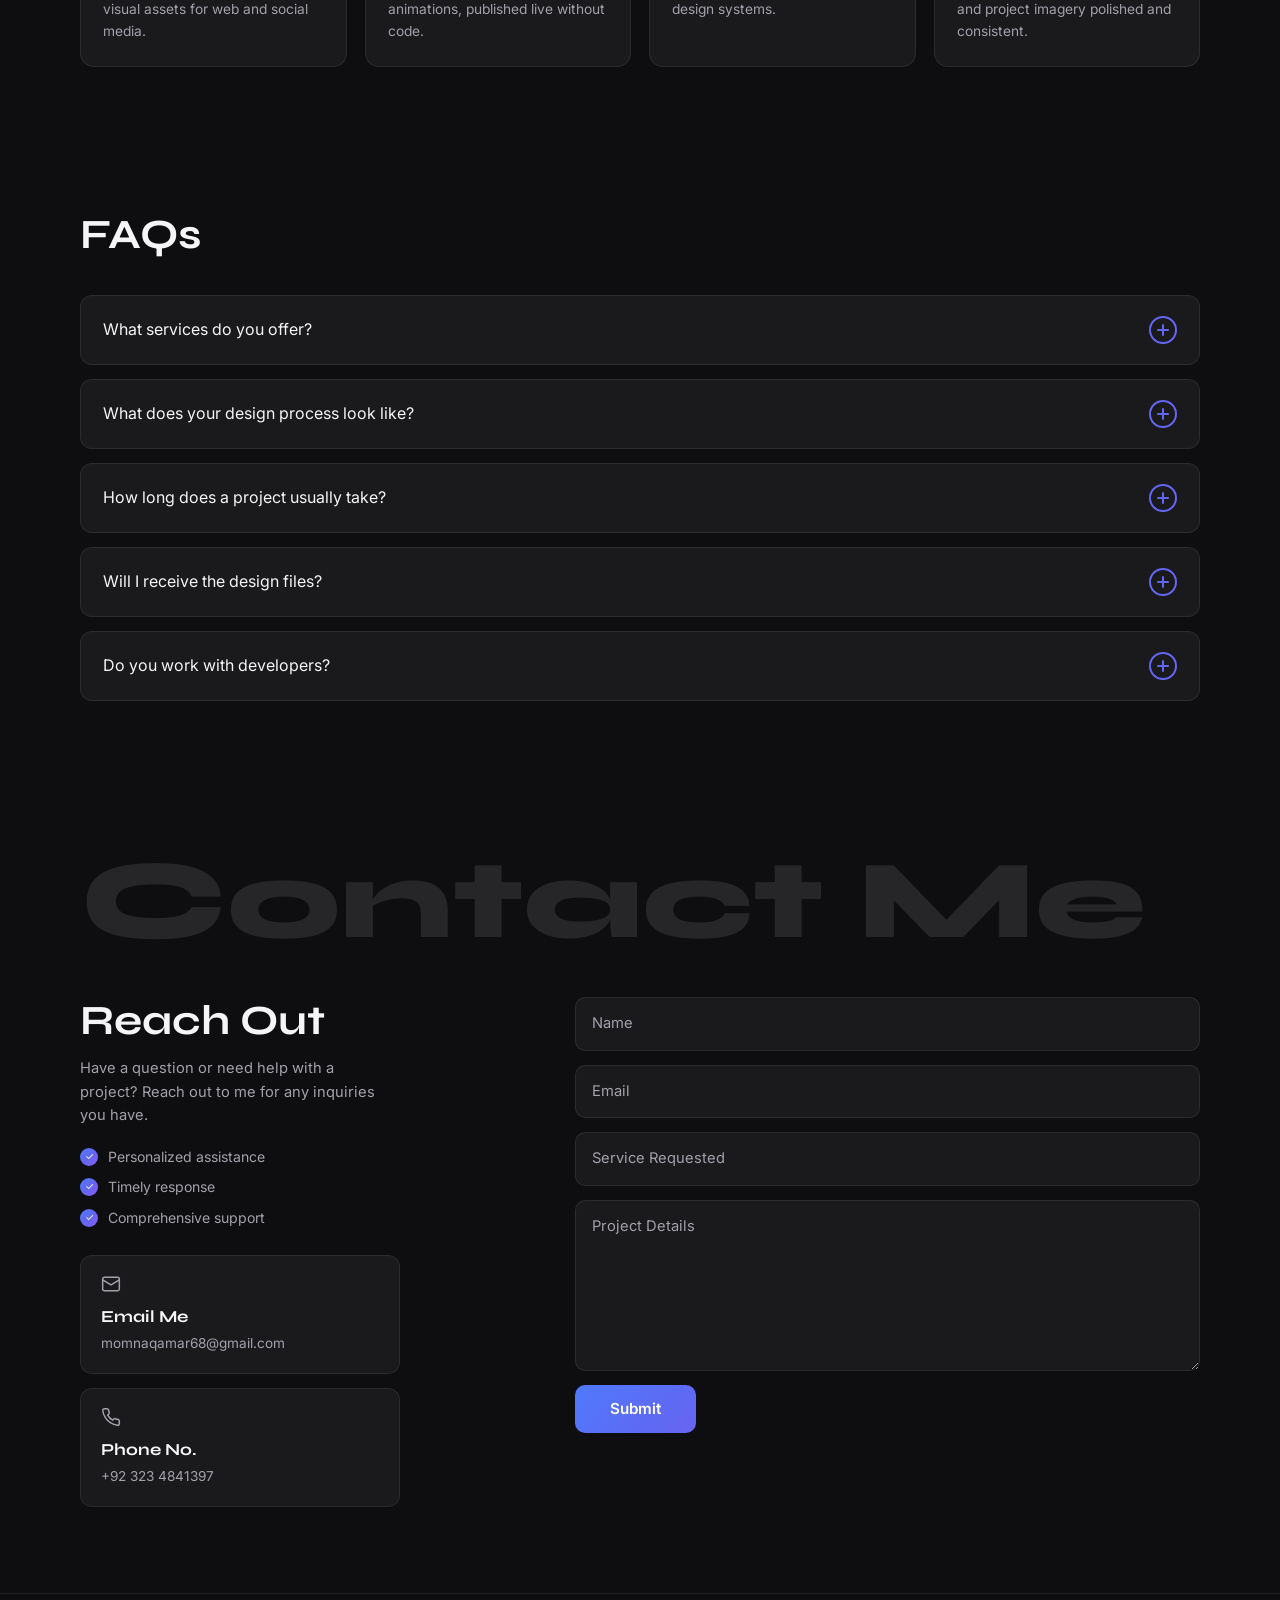
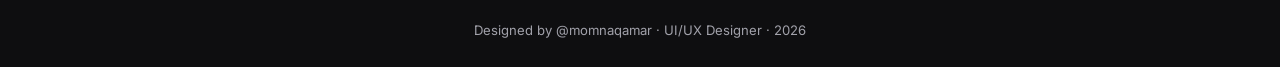
==== commit b30f36fa: "Add files via upload" ====
--- a/index.html
+++ b/index.html
@@ -142,7 +142,7 @@
           </div>
         </a>
 
-        <article class="project-card reveal">
+        <a href="biterush.html" class="project-card reveal" aria-label="Open the Bite Rush case study">
           <div class="project-card__media media--biterush">
             <img src="assets/biterush.jpg" data-base="assets/biterush" alt="Bite Rush food app preview" onerror="tryNextImage(this)" />
             <span class="project-card__tag">Mobile App</span>
@@ -151,7 +151,7 @@
             <h3>Bite Rush <span class="arrow">&#8599;</span></h3>
             <p>Bite Rush is a mobile app for discovering restaurants, browsing menus and ordering food quickly.</p>
           </div>
-        </article>
+        </a>
 
         <article class="project-card reveal">
           <div class="project-card__media media--pawhaven">
@@ -290,14 +290,14 @@
             <span>momnaqamar68@gmail.com</span>
           </a>
 
-          <a class="info-card" href="tel:+92 325 4941397">
+          <a class="info-card" href="tel:+923234841397">
             <svg viewBox="0 0 24 24"><path d="M22 16.9v3a2 2 0 0 1-2.2 2 19.8 19.8 0 0 1-8.6-3.1 19.5 19.5 0 0 1-6-6A19.8 19.8 0 0 1 2.1 4.2 2 2 0 0 1 4.1 2h3a2 2 0 0 1 2 1.7c.1.9.4 1.8.7 2.7a2 2 0 0 1-.5 2.1L8 9.8a16 16 0 0 0 6 6l1.3-1.3a2 2 0 0 1 2.1-.4c.9.3 1.8.6 2.7.7a2 2 0 0 1 1.7 2z"/></svg>
             <strong>Phone No.</strong>
-            <span>+92 325 4941397</span>
+            <span>+92 323 4841397</span>
           </a>
         </div>
 
-        <form class="contact__form reveal" id="contactForm" novalidate>
+        <form class="contact__form reveal" id="contactForm" data-email="momnaqamar68@gmail.com" novalidate>
           <input type="text" name="name" placeholder="Name" required />
           <input type="email" name="email" placeholder="Email" required />
           <select name="service" required>
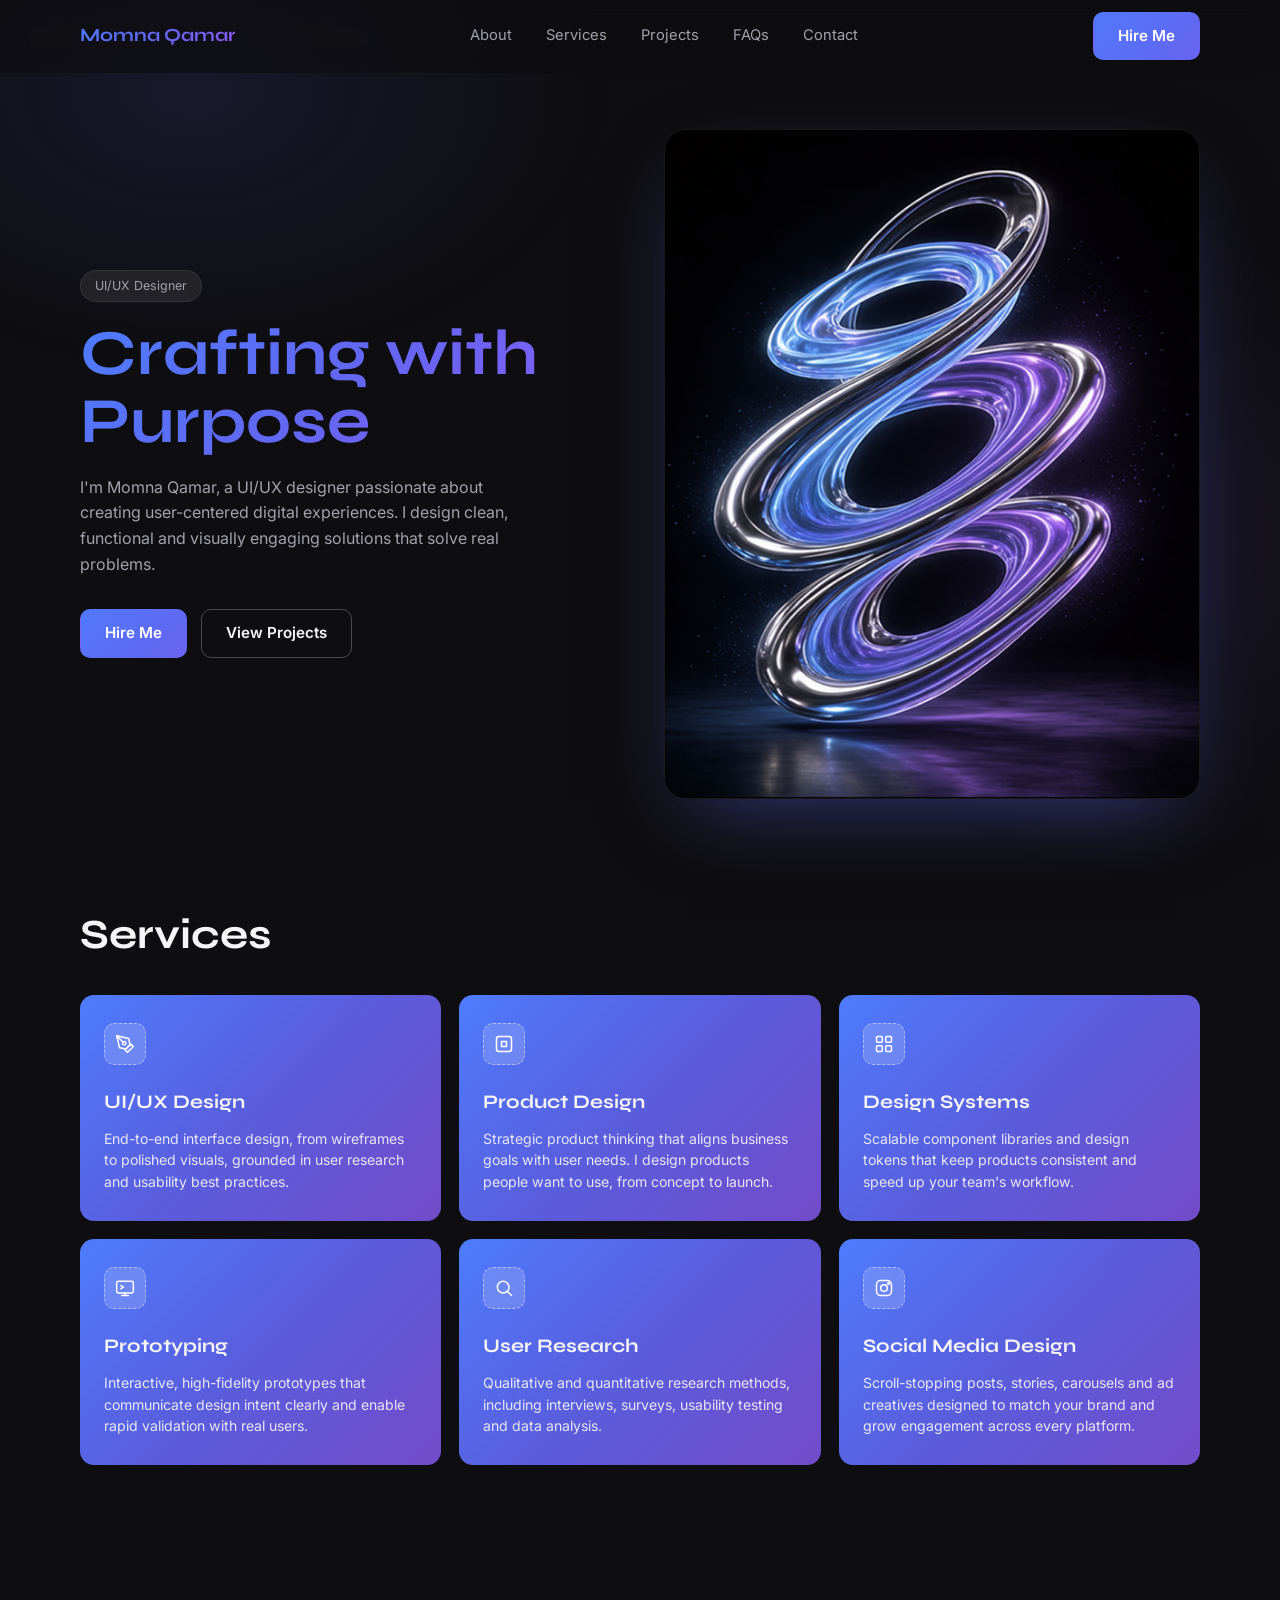
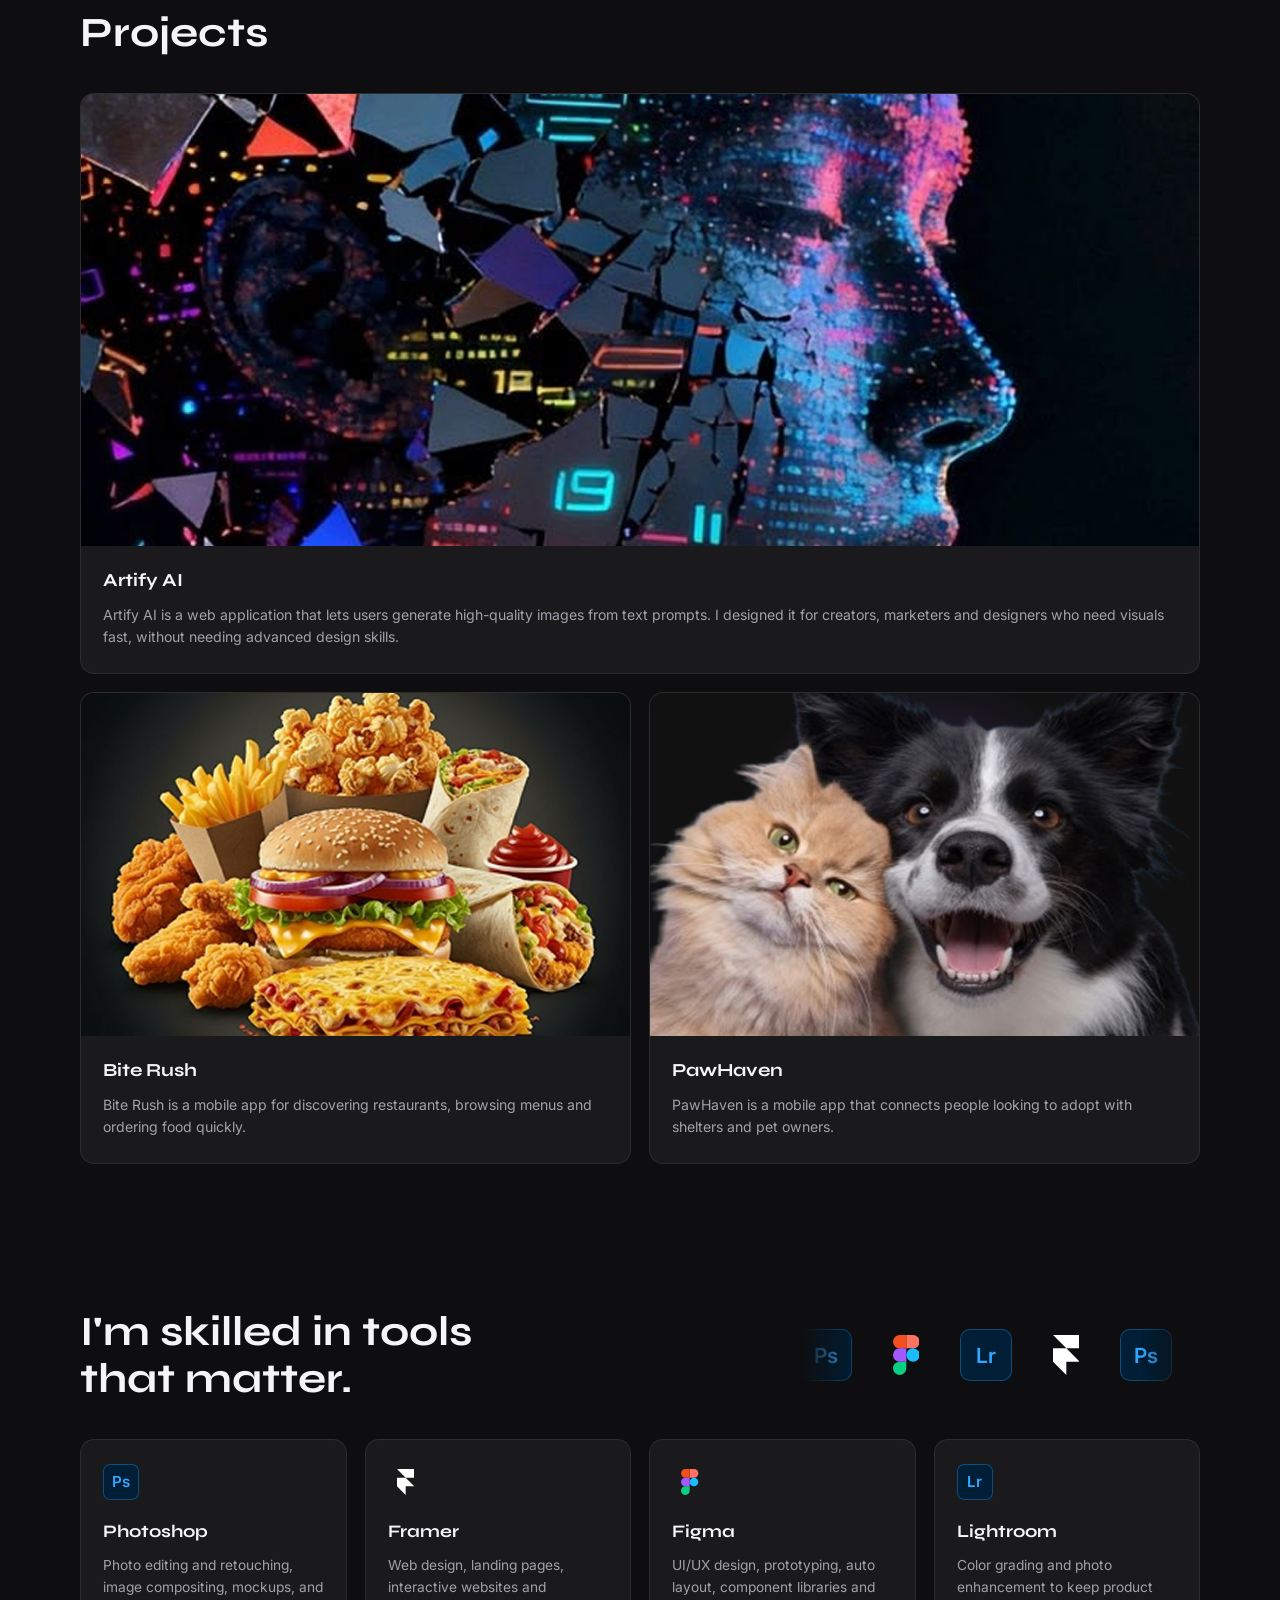
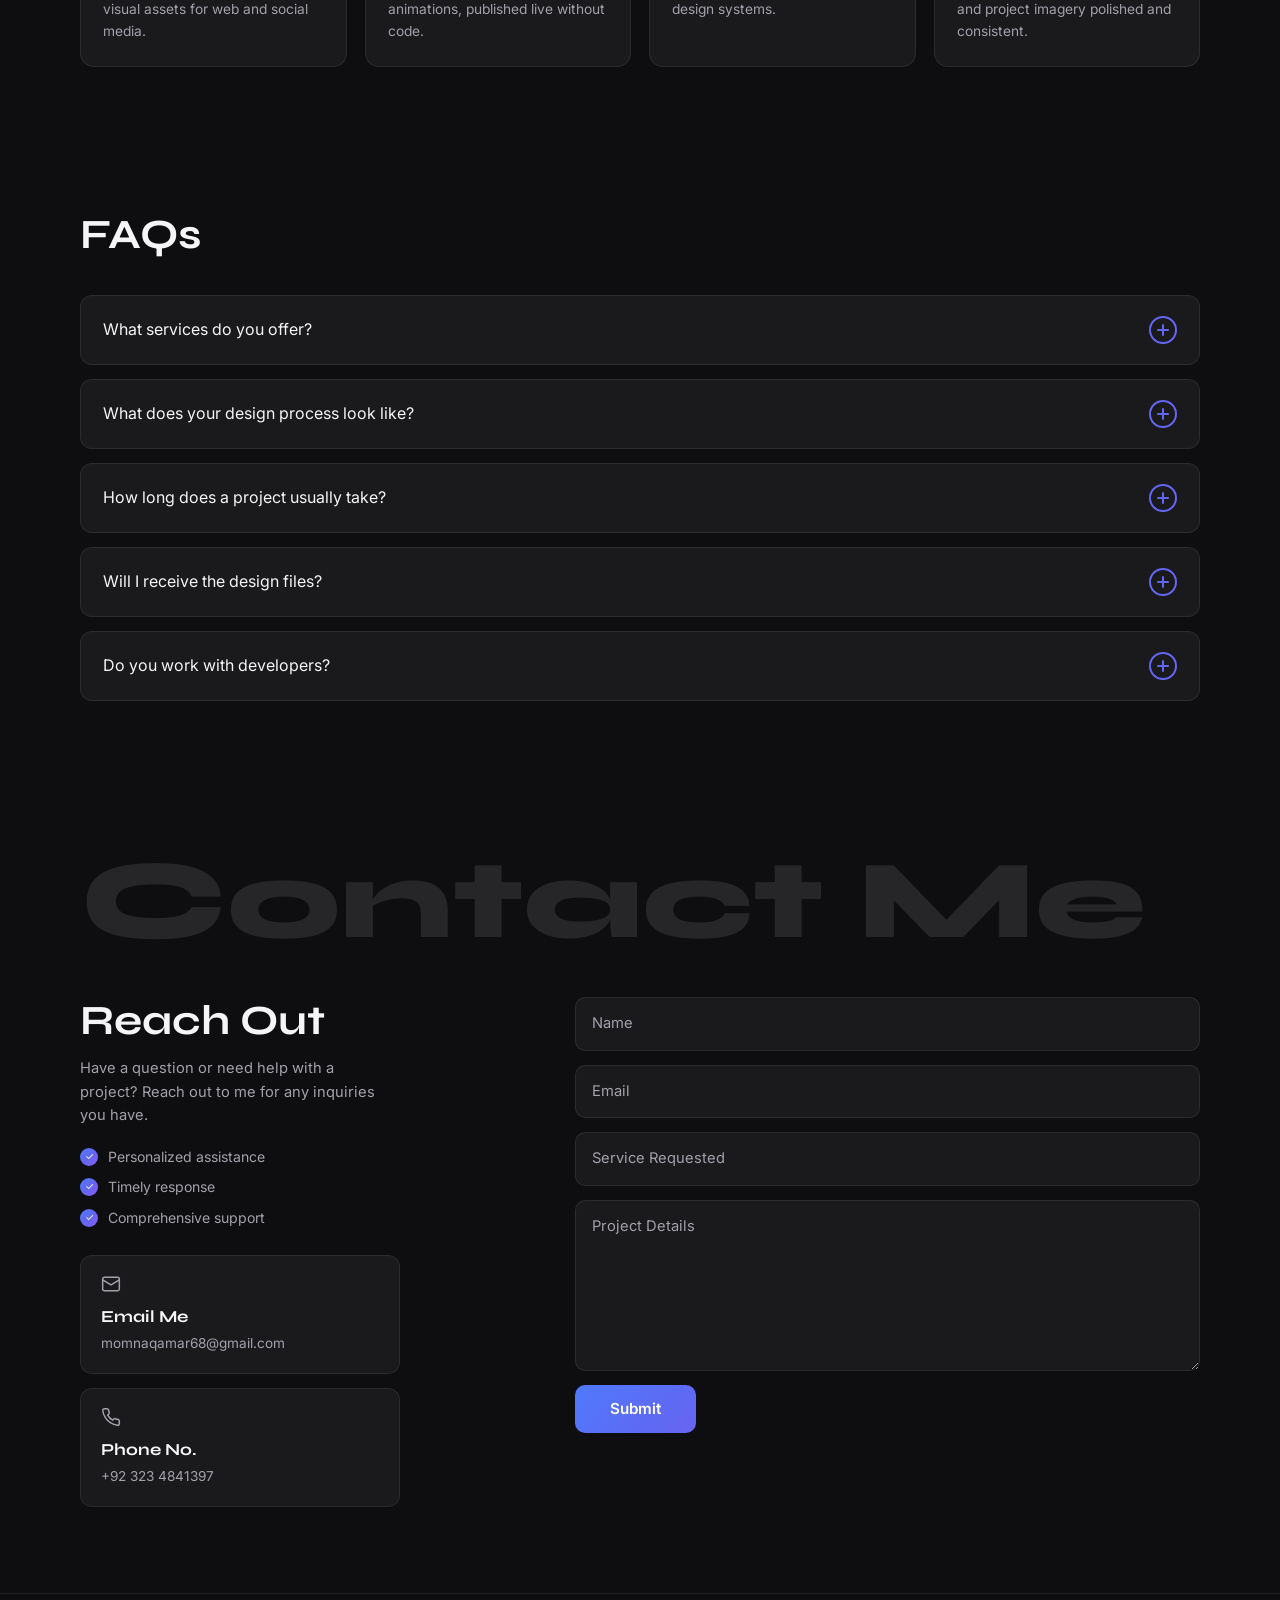
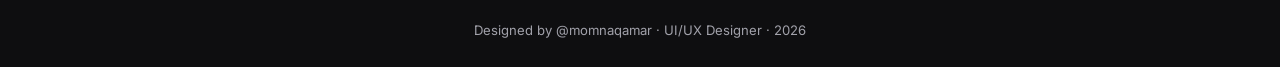
==== commit 6377908b: "Add files via upload" ====
--- a/index.html
+++ b/index.html
@@ -153,16 +153,16 @@
           </div>
         </a>
 
-        <article class="project-card reveal">
+        <a href="pawhaven.html" class="project-card reveal" aria-label="Open the PawHaven case study">
           <div class="project-card__media media--pawhaven">
-            <img src="assets/pawhaven.jpg" data-base="assets/pawhaven" alt="Pawhaven pet adoption app preview" onerror="tryNextImage(this)" />
+            <img src="assets/pawhaven.jpg" data-base="assets/pawhaven" alt="PawHaven pet adoption app preview" onerror="tryNextImage(this)" />
             <span class="project-card__tag">Mobile App</span>
           </div>
           <div class="project-card__body">
-            <h3>Pawhaven <span class="arrow">&#8599;</span></h3>
-            <p>Pawhaven is a mobile app that connects people looking to adopt with shelters and pet owners.</p>
-          </div>
-        </article>
+            <h3>PawHaven <span class="arrow">&#8599;</span></h3>
+            <p>PawHaven is a mobile app that connects people looking to adopt with shelters and pet owners.</p>
+          </div>
+        </a>
       </div>
     </section>
 
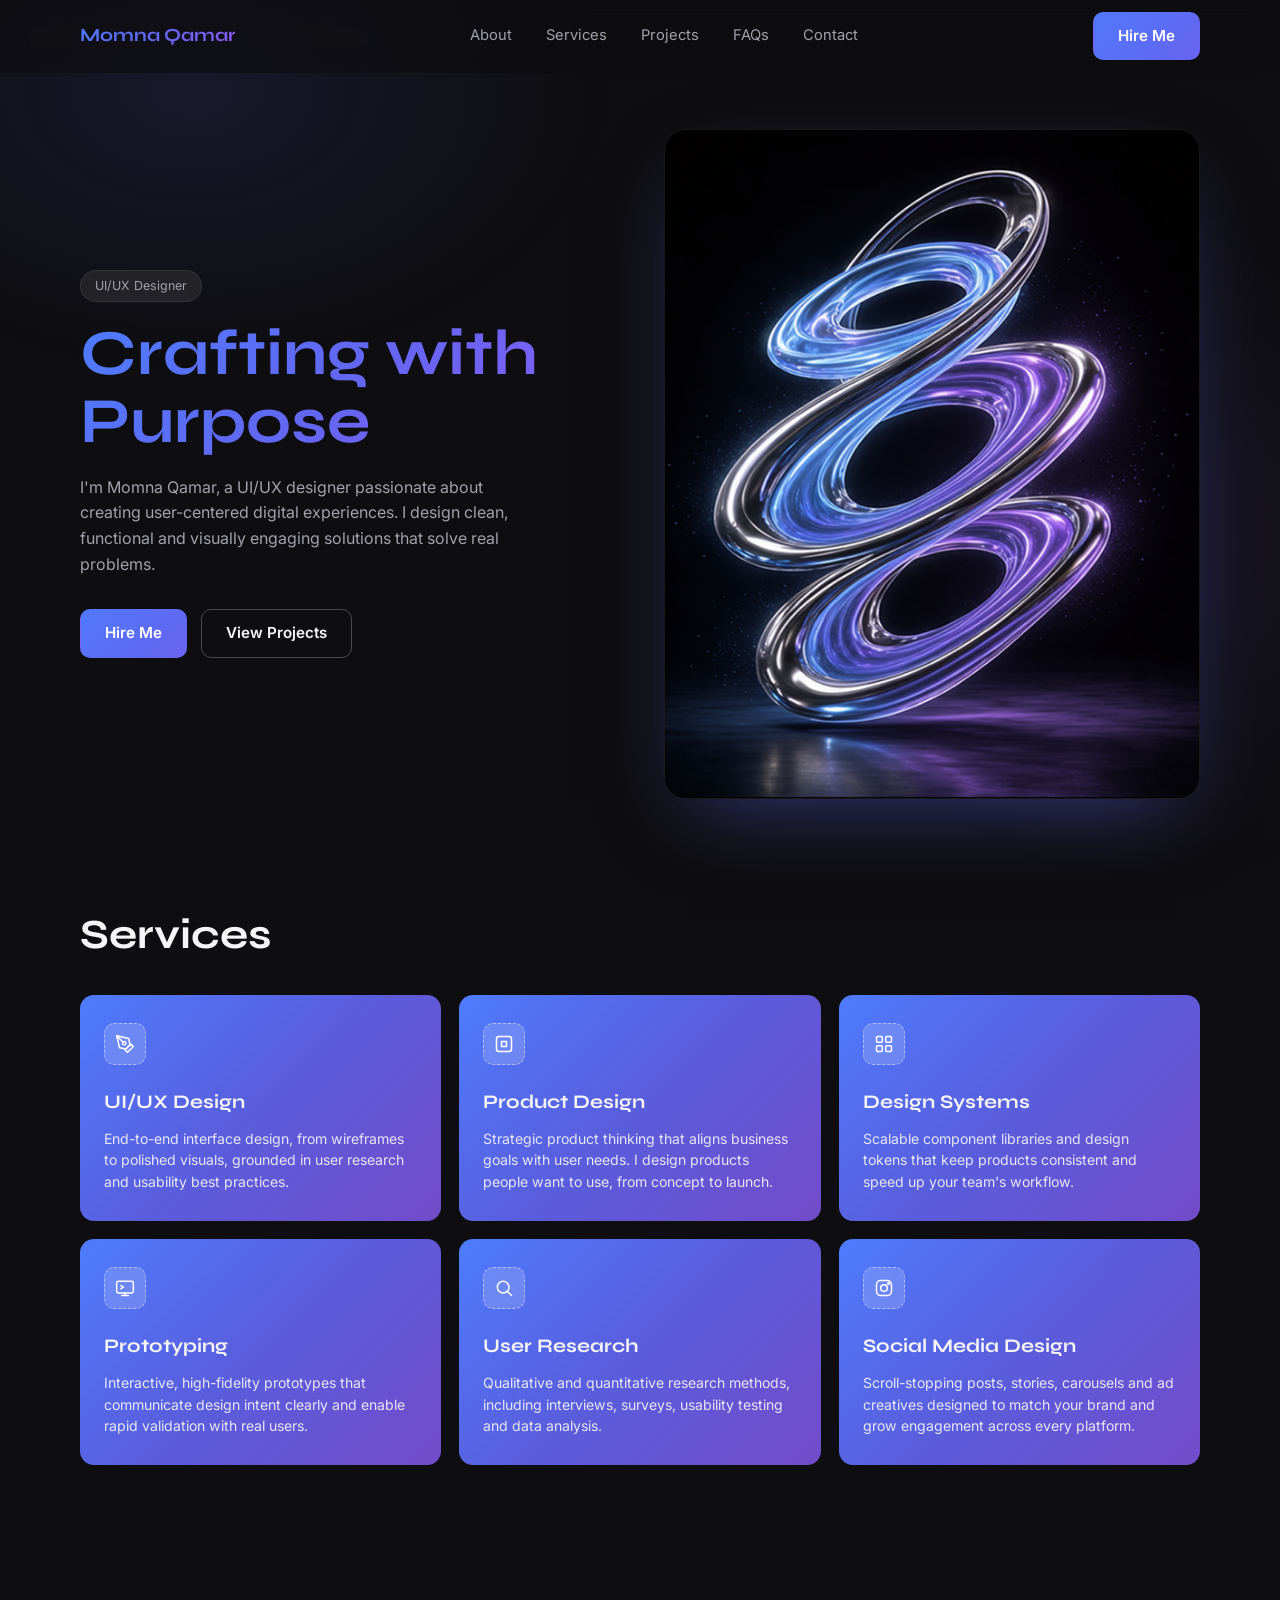
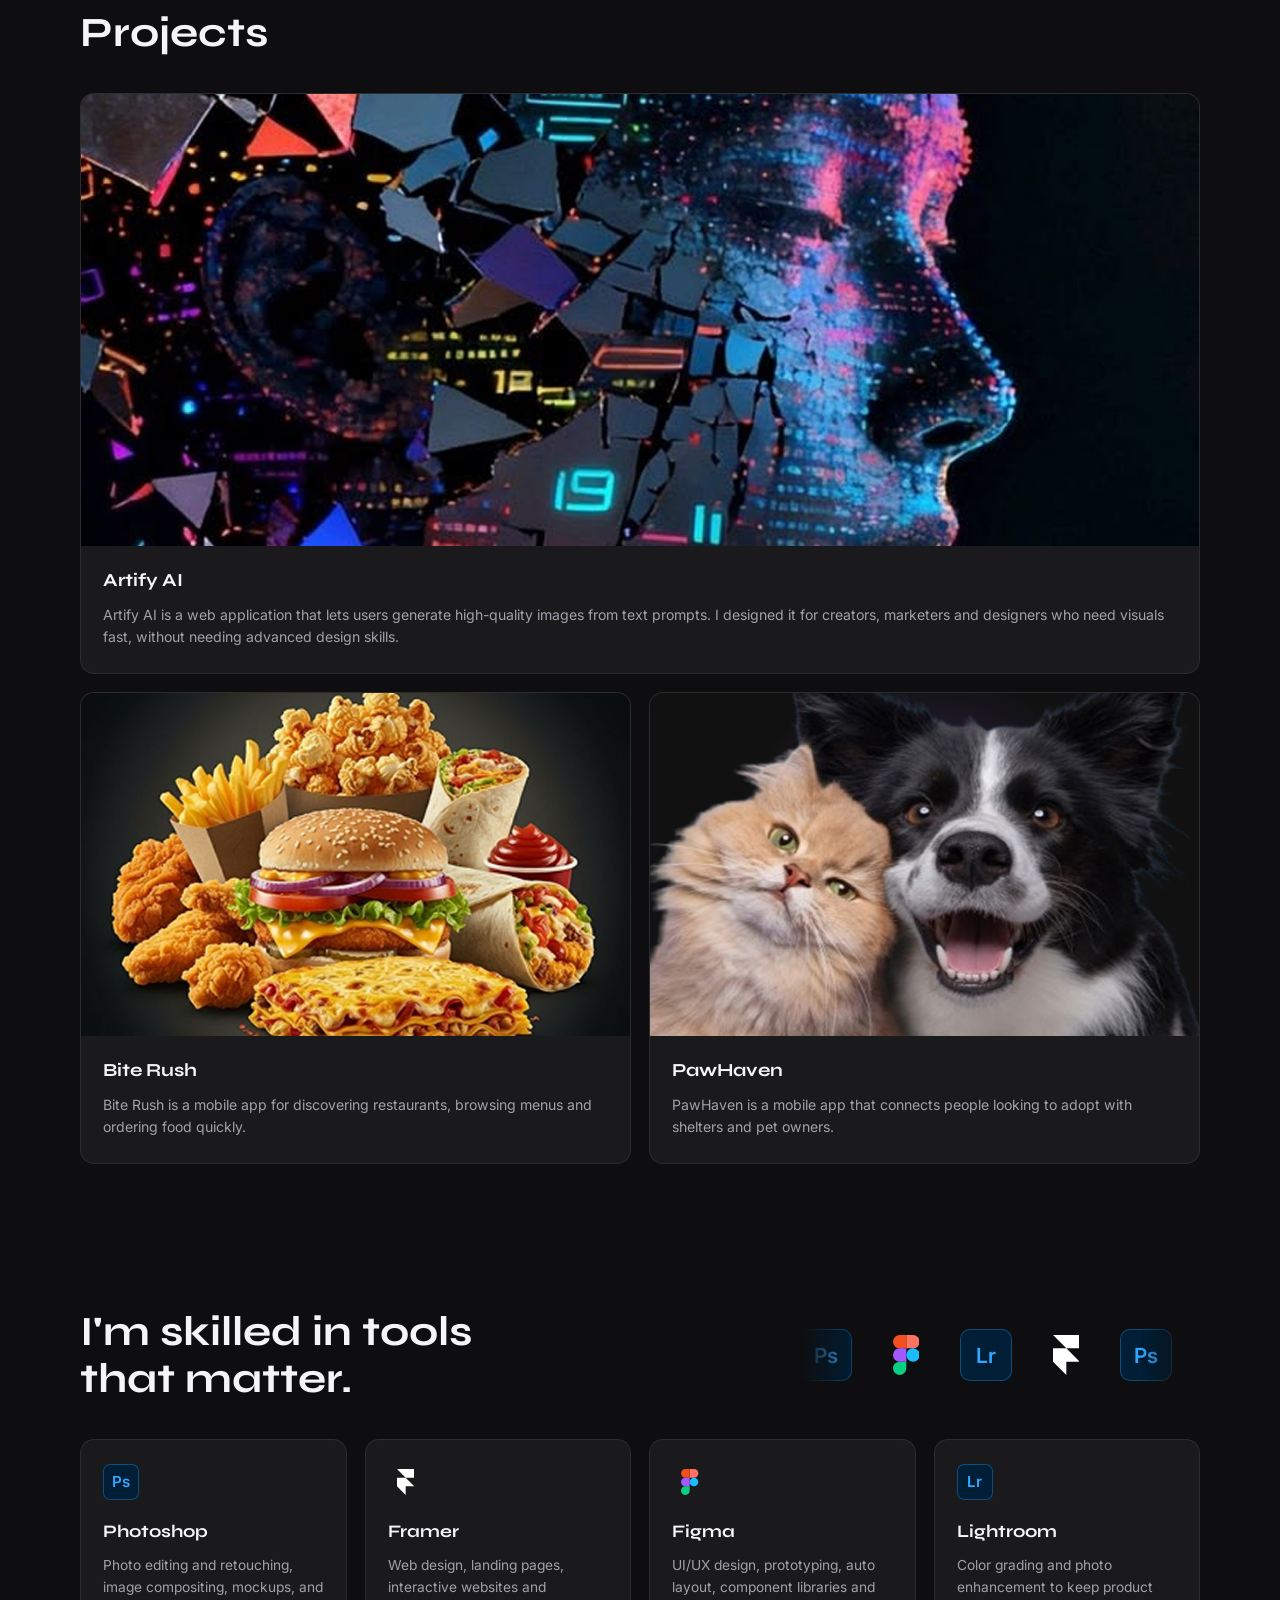
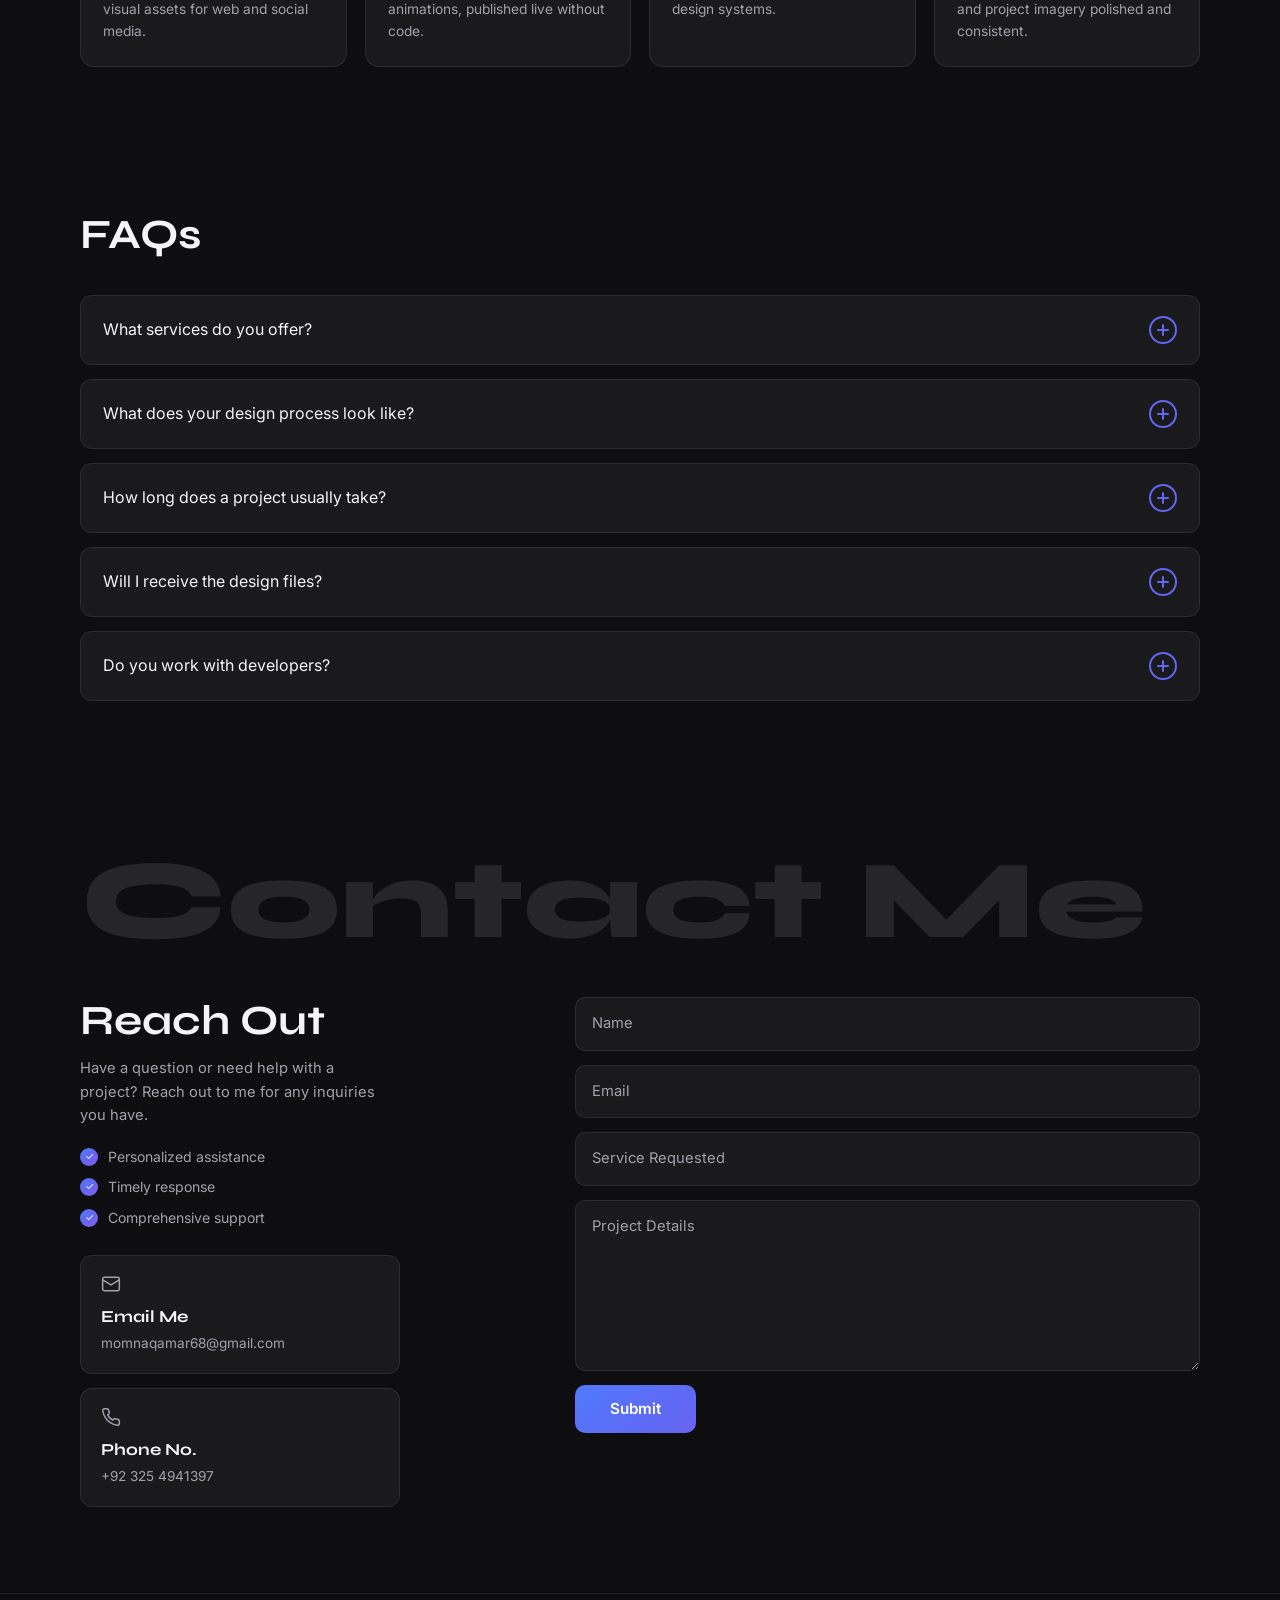
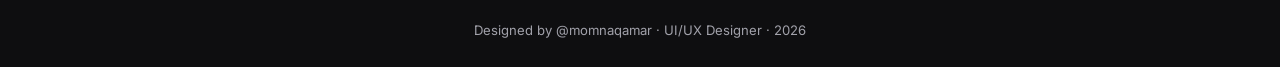
==== commit 1062b11b: "Add files via upload" ====
--- a/index.html
+++ b/index.html
@@ -290,10 +290,10 @@
             <span>momnaqamar68@gmail.com</span>
           </a>
 
-          <a class="info-card" href="tel:+923234841397">
+          <a class="info-card" href="tel:+923254941397">
             <svg viewBox="0 0 24 24"><path d="M22 16.9v3a2 2 0 0 1-2.2 2 19.8 19.8 0 0 1-8.6-3.1 19.5 19.5 0 0 1-6-6A19.8 19.8 0 0 1 2.1 4.2 2 2 0 0 1 4.1 2h3a2 2 0 0 1 2 1.7c.1.9.4 1.8.7 2.7a2 2 0 0 1-.5 2.1L8 9.8a16 16 0 0 0 6 6l1.3-1.3a2 2 0 0 1 2.1-.4c.9.3 1.8.6 2.7.7a2 2 0 0 1 1.7 2z"/></svg>
             <strong>Phone No.</strong>
-            <span>+92 323 4841397</span>
+            <span>+92 325 4941397</span>
           </a>
         </div>
 
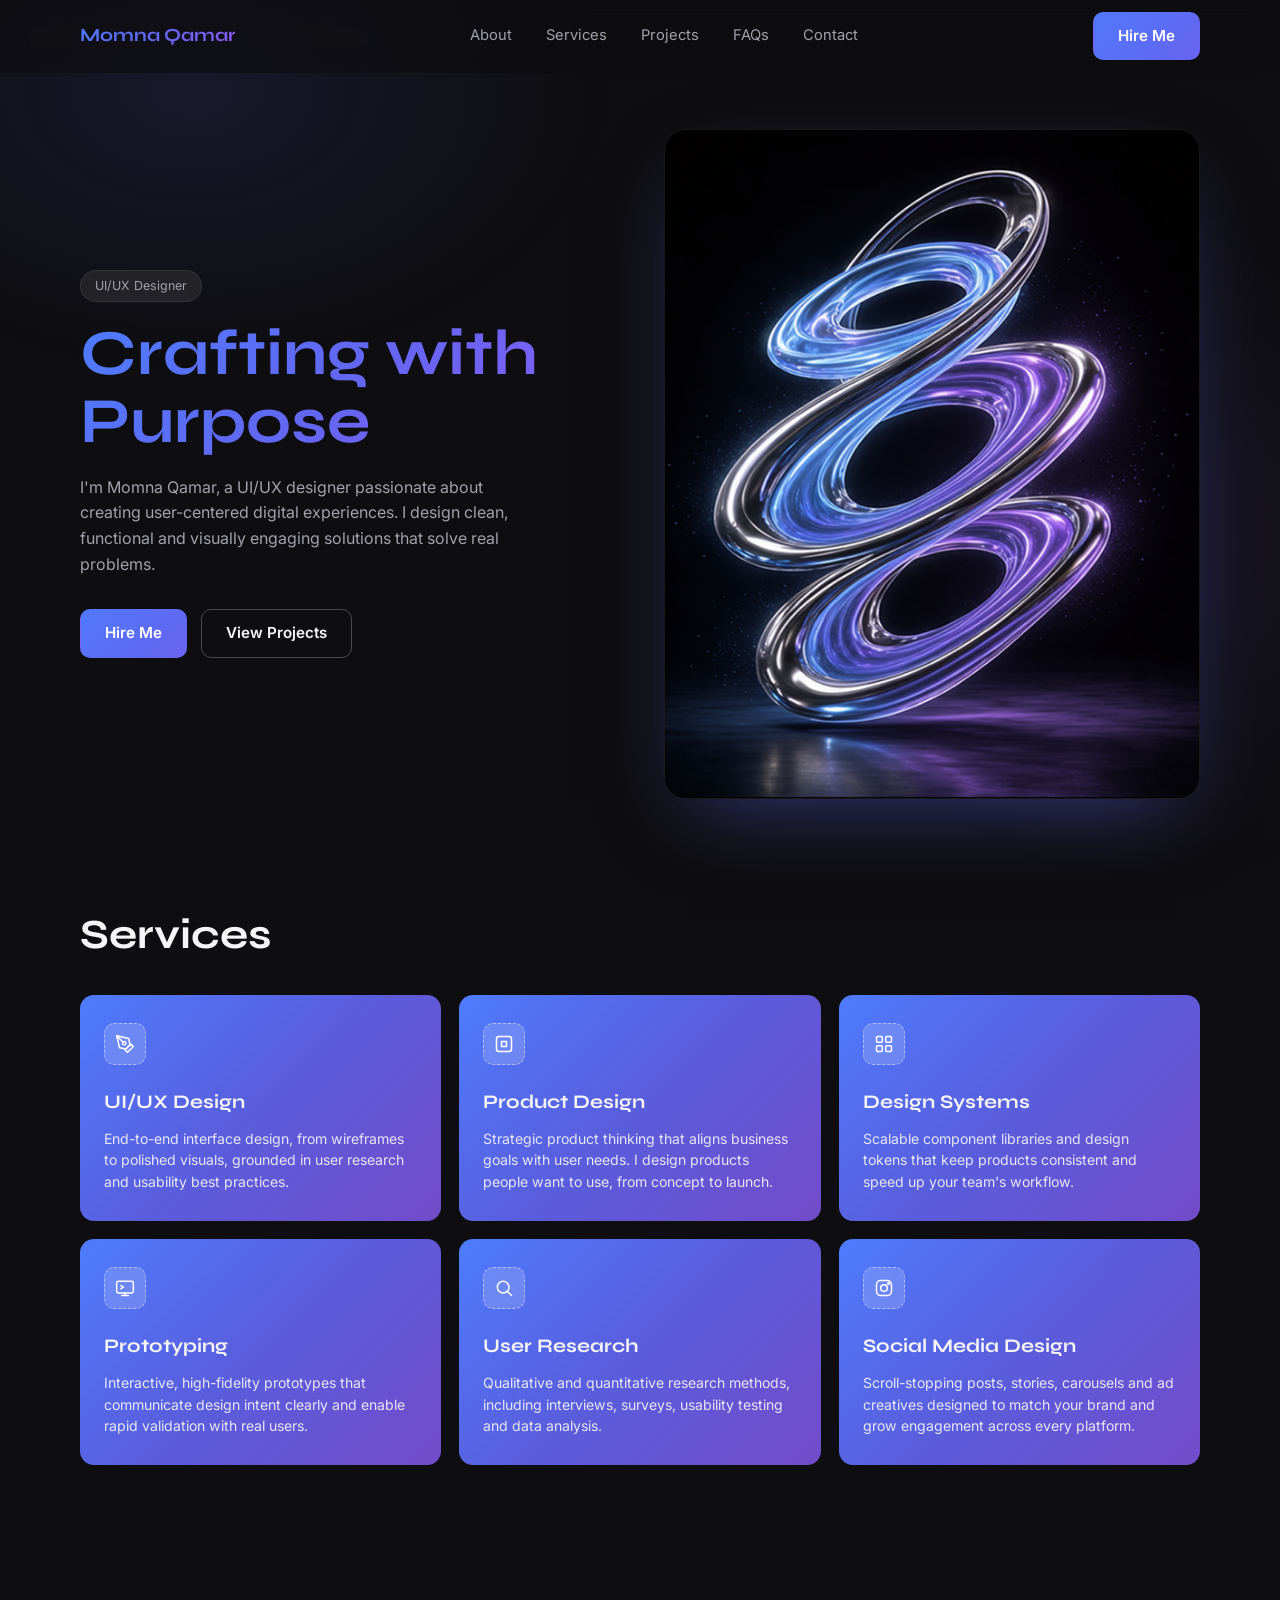
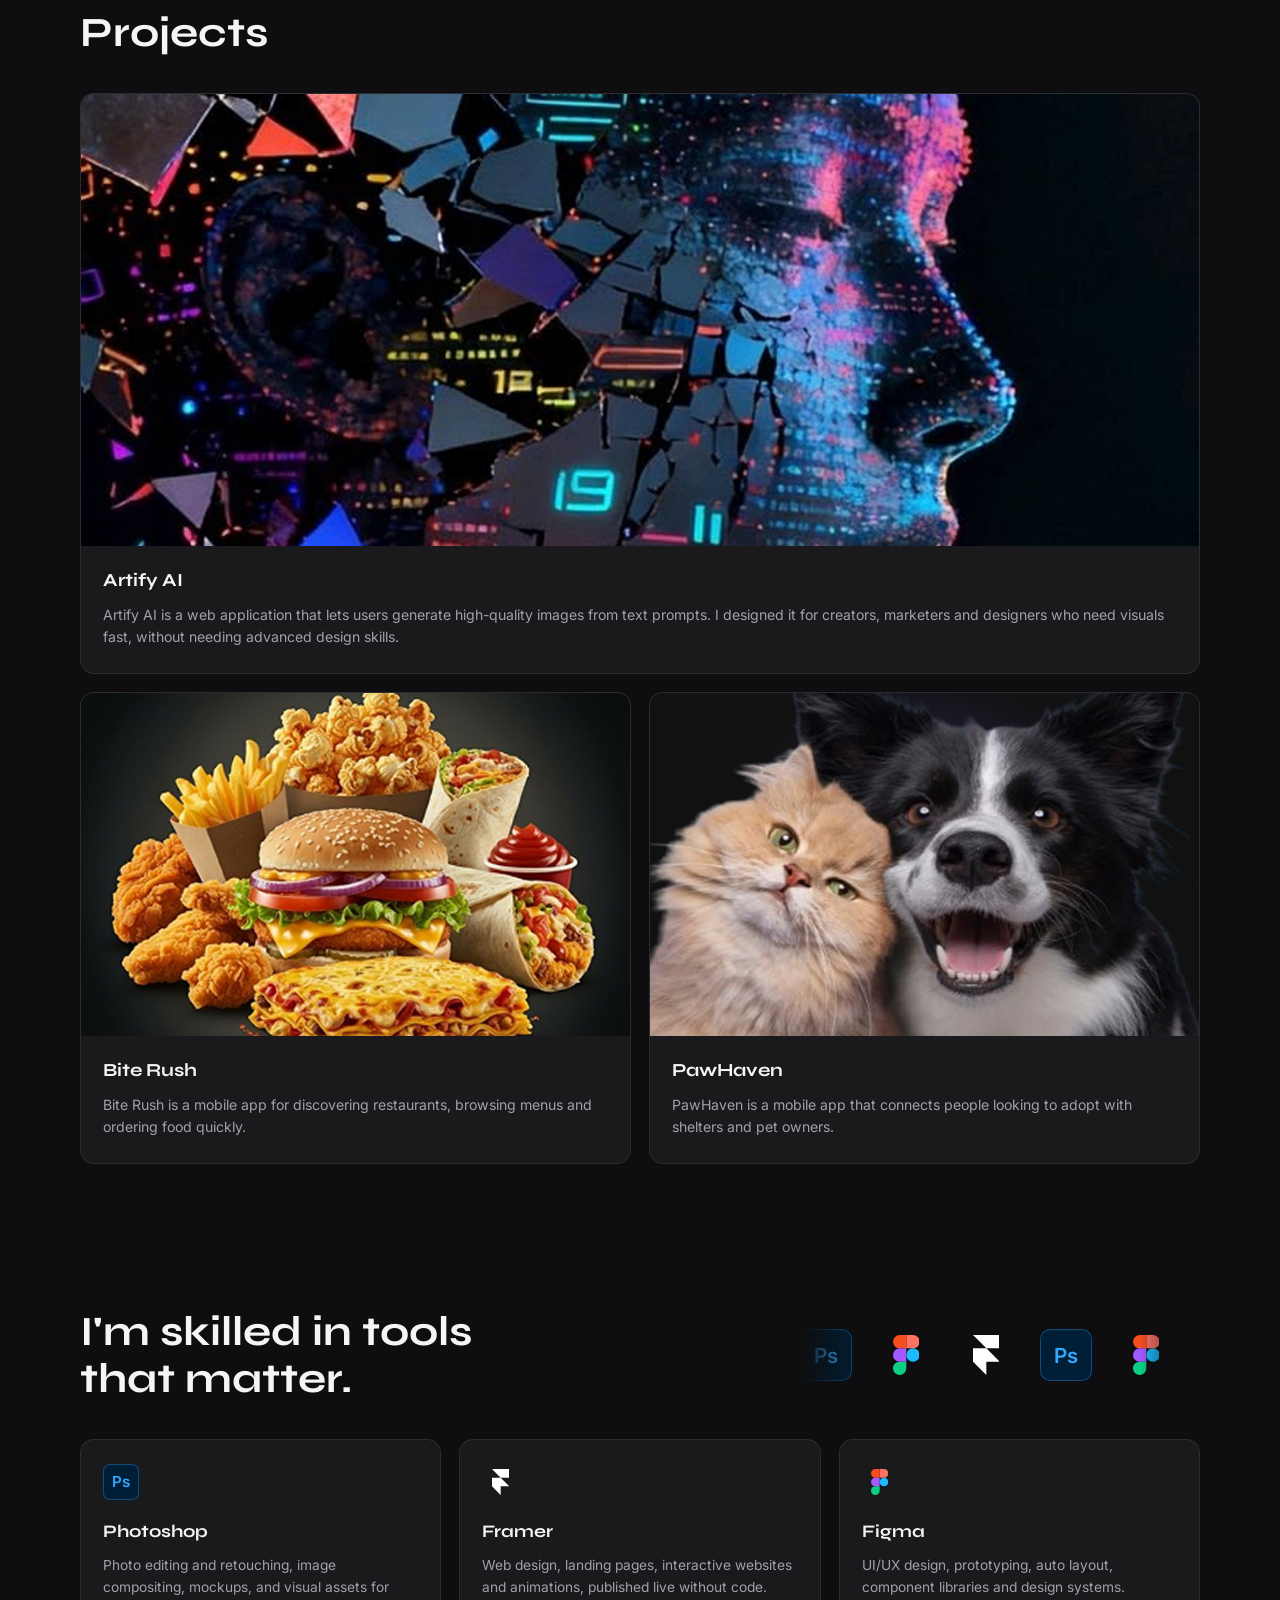
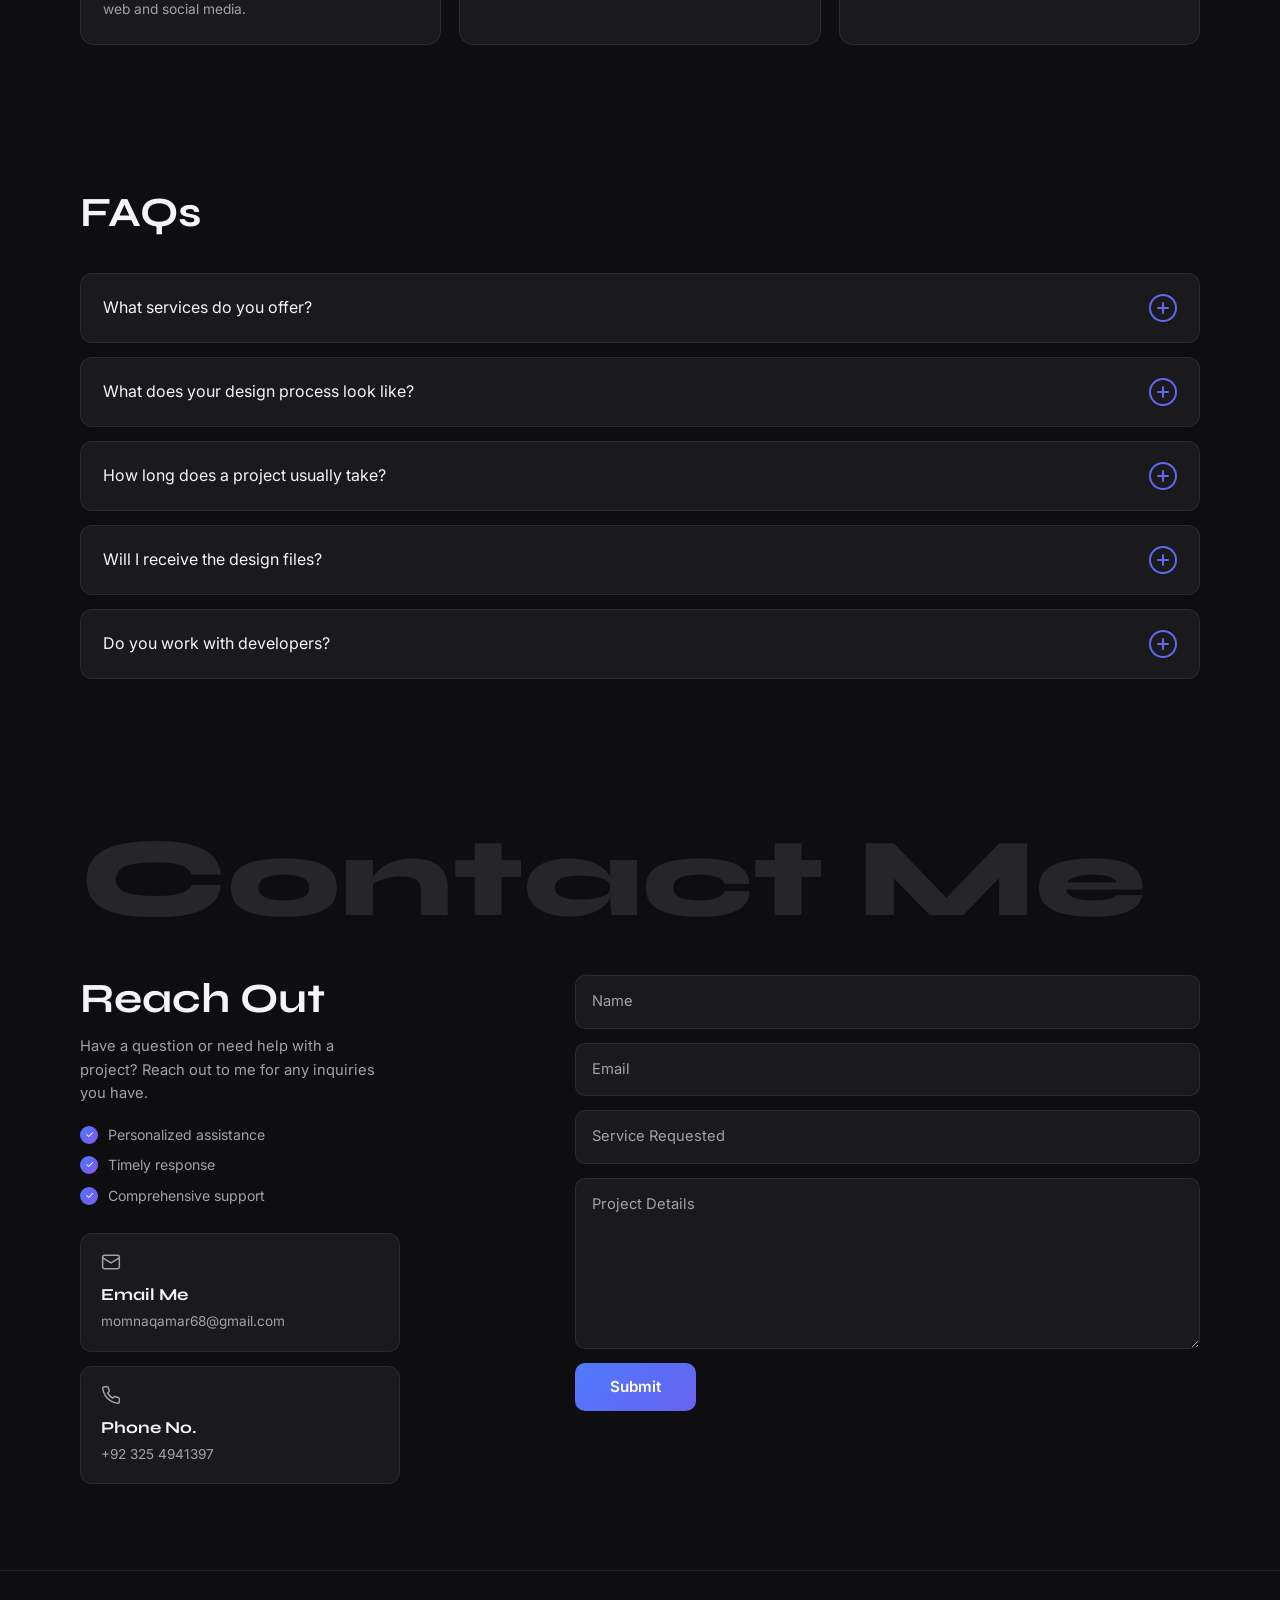
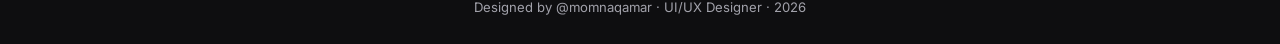
==== commit 9a14a2d7: "Add files via upload" ====
--- a/index.html
+++ b/index.html
@@ -170,26 +170,22 @@
     <section class="section container" id="tools">
       <div class="tools-head reveal">
         <h2 class="section__title">I'm skilled in tools<br />that matter.</h2>
-        <div class="marquee" aria-label="Tools I use: Photoshop, Figma, Lightroom, Framer">
+        <div class="marquee" aria-label="Tools I use: Photoshop, Figma, Framer">
         <div class="marquee__track">
           <div class="marquee__group">
             <span class="tool-logo tool-logo--ps" title="Photoshop">Ps</span>
             <span class="tool-logo tool-logo--svg" title="Figma"><svg class="figma" viewBox="0 0 38 57"><path fill="#1abcfe" d="M19 28.5a9.5 9.5 0 1 1 19 0 9.5 9.5 0 0 1-19 0z"/><path fill="#0acf83" d="M0 47.5A9.5 9.5 0 0 1 9.5 38H19v9.5a9.5 9.5 0 1 1-19 0z"/><path fill="#ff7262" d="M19 0v19h9.5a9.5 9.5 0 1 0 0-19H19z"/><path fill="#f24e1e" d="M0 9.5A9.5 9.5 0 0 0 9.5 19H19V0H9.5A9.5 9.5 0 0 0 0 9.5z"/><path fill="#a259ff" d="M0 28.5A9.5 9.5 0 0 0 9.5 38H19V19H9.5A9.5 9.5 0 0 0 0 28.5z"/></svg></span>
-            <span class="tool-logo tool-logo--lr" title="Lightroom">Lr</span>
             <span class="tool-logo tool-logo--svg" title="Framer"><svg class="framer" viewBox="0 0 24 36"><path fill="#fff" d="M0 0h24v12H12zM0 12h12l12 12H0zM0 24h12v12z"/></svg></span>
             <span class="tool-logo tool-logo--ps" aria-hidden="true" title="Photoshop">Ps</span>
             <span class="tool-logo tool-logo--svg" aria-hidden="true" title="Figma"><svg class="figma" viewBox="0 0 38 57"><path fill="#1abcfe" d="M19 28.5a9.5 9.5 0 1 1 19 0 9.5 9.5 0 0 1-19 0z"/><path fill="#0acf83" d="M0 47.5A9.5 9.5 0 0 1 9.5 38H19v9.5a9.5 9.5 0 1 1-19 0z"/><path fill="#ff7262" d="M19 0v19h9.5a9.5 9.5 0 1 0 0-19H19z"/><path fill="#f24e1e" d="M0 9.5A9.5 9.5 0 0 0 9.5 19H19V0H9.5A9.5 9.5 0 0 0 0 9.5z"/><path fill="#a259ff" d="M0 28.5A9.5 9.5 0 0 0 9.5 38H19V19H9.5A9.5 9.5 0 0 0 0 28.5z"/></svg></span>
-            <span class="tool-logo tool-logo--lr" aria-hidden="true" title="Lightroom">Lr</span>
             <span class="tool-logo tool-logo--svg" aria-hidden="true" title="Framer"><svg class="framer" viewBox="0 0 24 36"><path fill="#fff" d="M0 0h24v12H12zM0 12h12l12 12H0zM0 24h12v12z"/></svg></span>
           </div>
           <div class="marquee__group" aria-hidden="true">
             <span class="tool-logo tool-logo--ps" title="Photoshop">Ps</span>
             <span class="tool-logo tool-logo--svg" title="Figma"><svg class="figma" viewBox="0 0 38 57"><path fill="#1abcfe" d="M19 28.5a9.5 9.5 0 1 1 19 0 9.5 9.5 0 0 1-19 0z"/><path fill="#0acf83" d="M0 47.5A9.5 9.5 0 0 1 9.5 38H19v9.5a9.5 9.5 0 1 1-19 0z"/><path fill="#ff7262" d="M19 0v19h9.5a9.5 9.5 0 1 0 0-19H19z"/><path fill="#f24e1e" d="M0 9.5A9.5 9.5 0 0 0 9.5 19H19V0H9.5A9.5 9.5 0 0 0 0 9.5z"/><path fill="#a259ff" d="M0 28.5A9.5 9.5 0 0 0 9.5 38H19V19H9.5A9.5 9.5 0 0 0 0 28.5z"/></svg></span>
-            <span class="tool-logo tool-logo--lr" title="Lightroom">Lr</span>
             <span class="tool-logo tool-logo--svg" title="Framer"><svg class="framer" viewBox="0 0 24 36"><path fill="#fff" d="M0 0h24v12H12zM0 12h12l12 12H0zM0 24h12v12z"/></svg></span>
             <span class="tool-logo tool-logo--ps" aria-hidden="true" title="Photoshop">Ps</span>
             <span class="tool-logo tool-logo--svg" aria-hidden="true" title="Figma"><svg class="figma" viewBox="0 0 38 57"><path fill="#1abcfe" d="M19 28.5a9.5 9.5 0 1 1 19 0 9.5 9.5 0 0 1-19 0z"/><path fill="#0acf83" d="M0 47.5A9.5 9.5 0 0 1 9.5 38H19v9.5a9.5 9.5 0 1 1-19 0z"/><path fill="#ff7262" d="M19 0v19h9.5a9.5 9.5 0 1 0 0-19H19z"/><path fill="#f24e1e" d="M0 9.5A9.5 9.5 0 0 0 9.5 19H19V0H9.5A9.5 9.5 0 0 0 0 9.5z"/><path fill="#a259ff" d="M0 28.5A9.5 9.5 0 0 0 9.5 38H19V19H9.5A9.5 9.5 0 0 0 0 28.5z"/></svg></span>
-            <span class="tool-logo tool-logo--lr" aria-hidden="true" title="Lightroom">Lr</span>
             <span class="tool-logo tool-logo--svg" aria-hidden="true" title="Framer"><svg class="framer" viewBox="0 0 24 36"><path fill="#fff" d="M0 0h24v12H12zM0 12h12l12 12H0zM0 24h12v12z"/></svg></span>
           </div>
         </div>
@@ -213,12 +209,6 @@
           <span class="tool-logo tool-logo--svg tool-logo--sm"><svg class="figma" viewBox="0 0 38 57"><path fill="#1abcfe" d="M19 28.5a9.5 9.5 0 1 1 19 0 9.5 9.5 0 0 1-19 0z"/><path fill="#0acf83" d="M0 47.5A9.5 9.5 0 0 1 9.5 38H19v9.5a9.5 9.5 0 1 1-19 0z"/><path fill="#ff7262" d="M19 0v19h9.5a9.5 9.5 0 1 0 0-19H19z"/><path fill="#f24e1e" d="M0 9.5A9.5 9.5 0 0 0 9.5 19H19V0H9.5A9.5 9.5 0 0 0 0 9.5z"/><path fill="#a259ff" d="M0 28.5A9.5 9.5 0 0 0 9.5 38H19V19H9.5A9.5 9.5 0 0 0 0 28.5z"/></svg></span>
           <h3>Figma</h3>
           <p>UI/UX design, prototyping, auto layout, component libraries and design systems.</p>
-        </article>
-
-        <article class="tool-card reveal">
-          <span class="tool-logo tool-logo--lr tool-logo--sm">Lr</span>
-          <h3>Lightroom</h3>
-          <p>Color grading and photo enhancement to keep product and project imagery polished and consistent.</p>
         </article>
       </div>
     </section>
--- a/style.css
+++ b/style.css
@@ -329,7 +329,7 @@
 .tool-logo--sm { width: 36px; height: 36px; font-size: 0.95rem; border-radius: 7px; }
 .tool-logo--sm svg { height: 26px; }
 
-.tools-grid { display: grid; grid-template-columns: repeat(4, 1fr); gap: 18px; }
+.tools-grid { display: grid; grid-template-columns: repeat(3, 1fr); gap: 18px; }
 
 .tool-card {
   position: relative;
@@ -454,7 +454,7 @@
 /* ================= RESPONSIVE ================= */
 @media (max-width: 960px) {
   .services-grid { grid-template-columns: repeat(2, 1fr); }
-  .tools-grid { grid-template-columns: repeat(2, 1fr); }
+  .tools-grid { grid-template-columns: repeat(3, 1fr); }
 }
 
 @media (max-width: 760px) {
